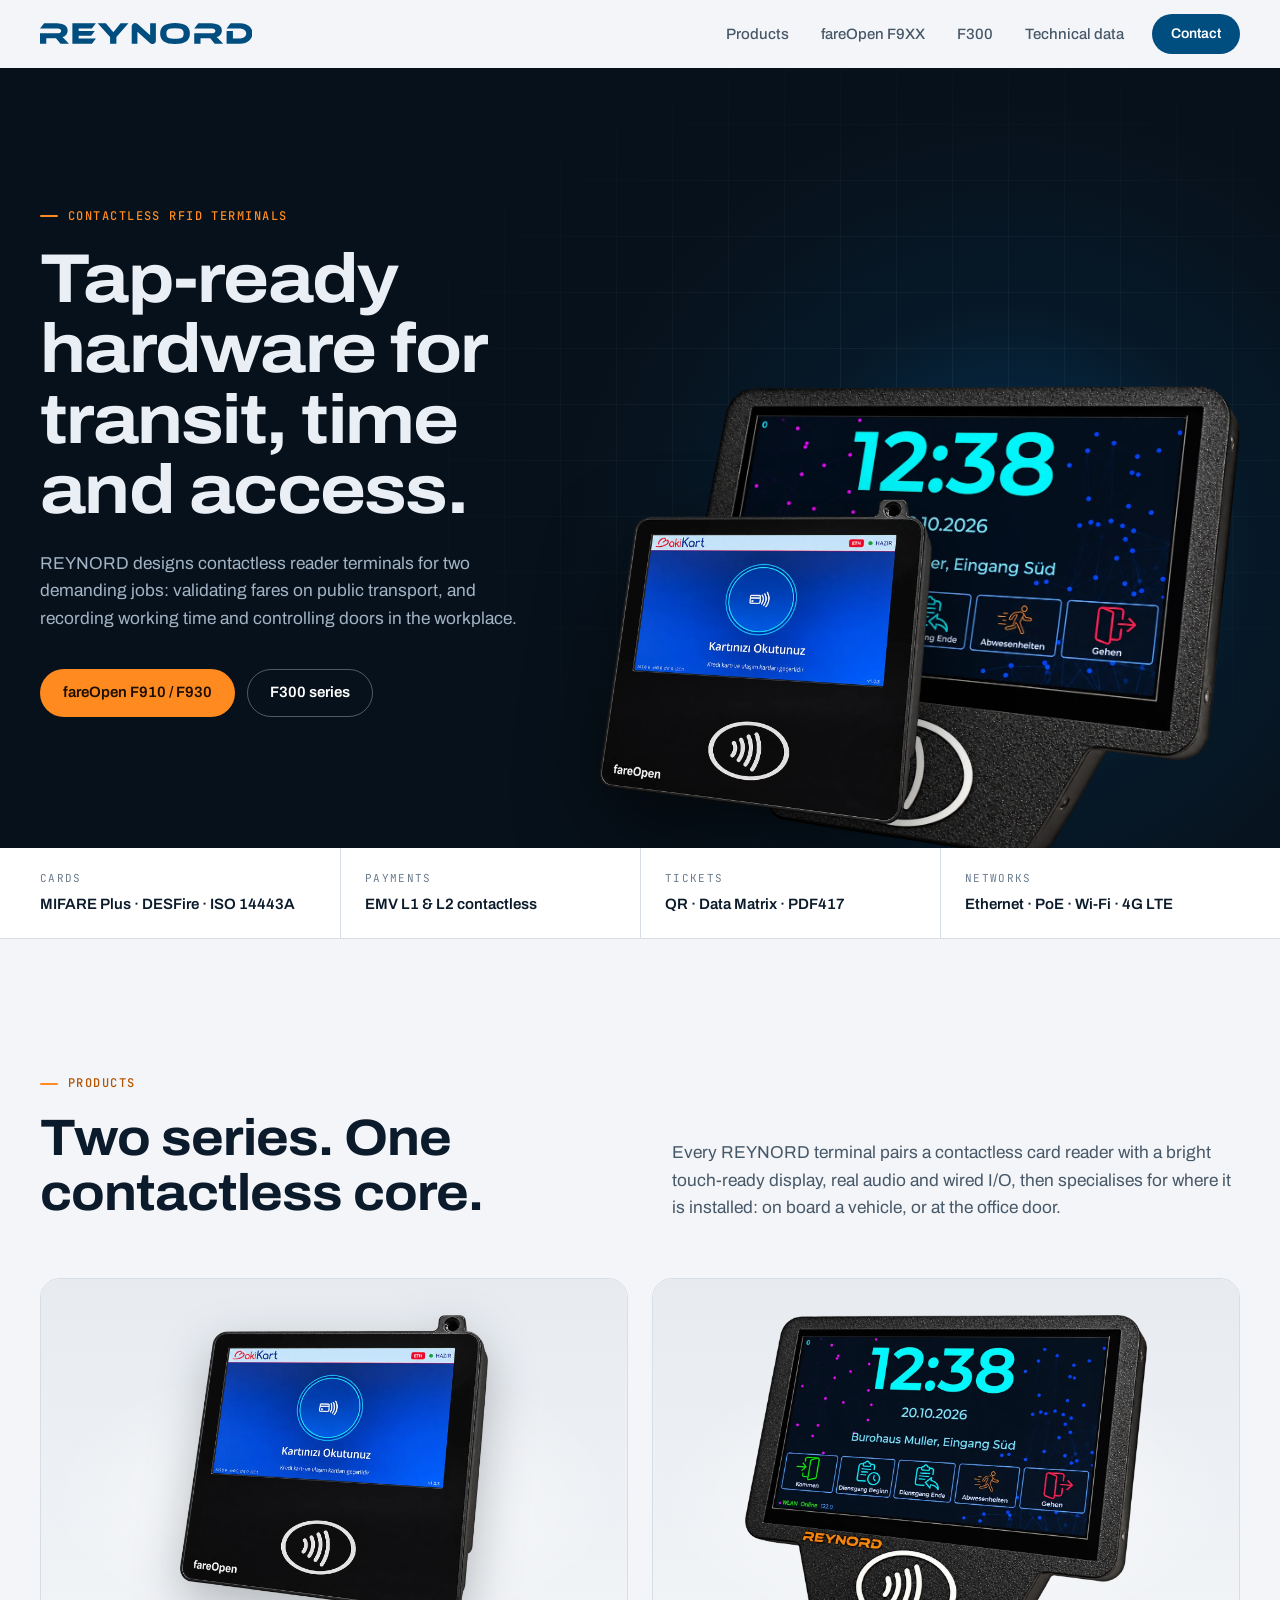
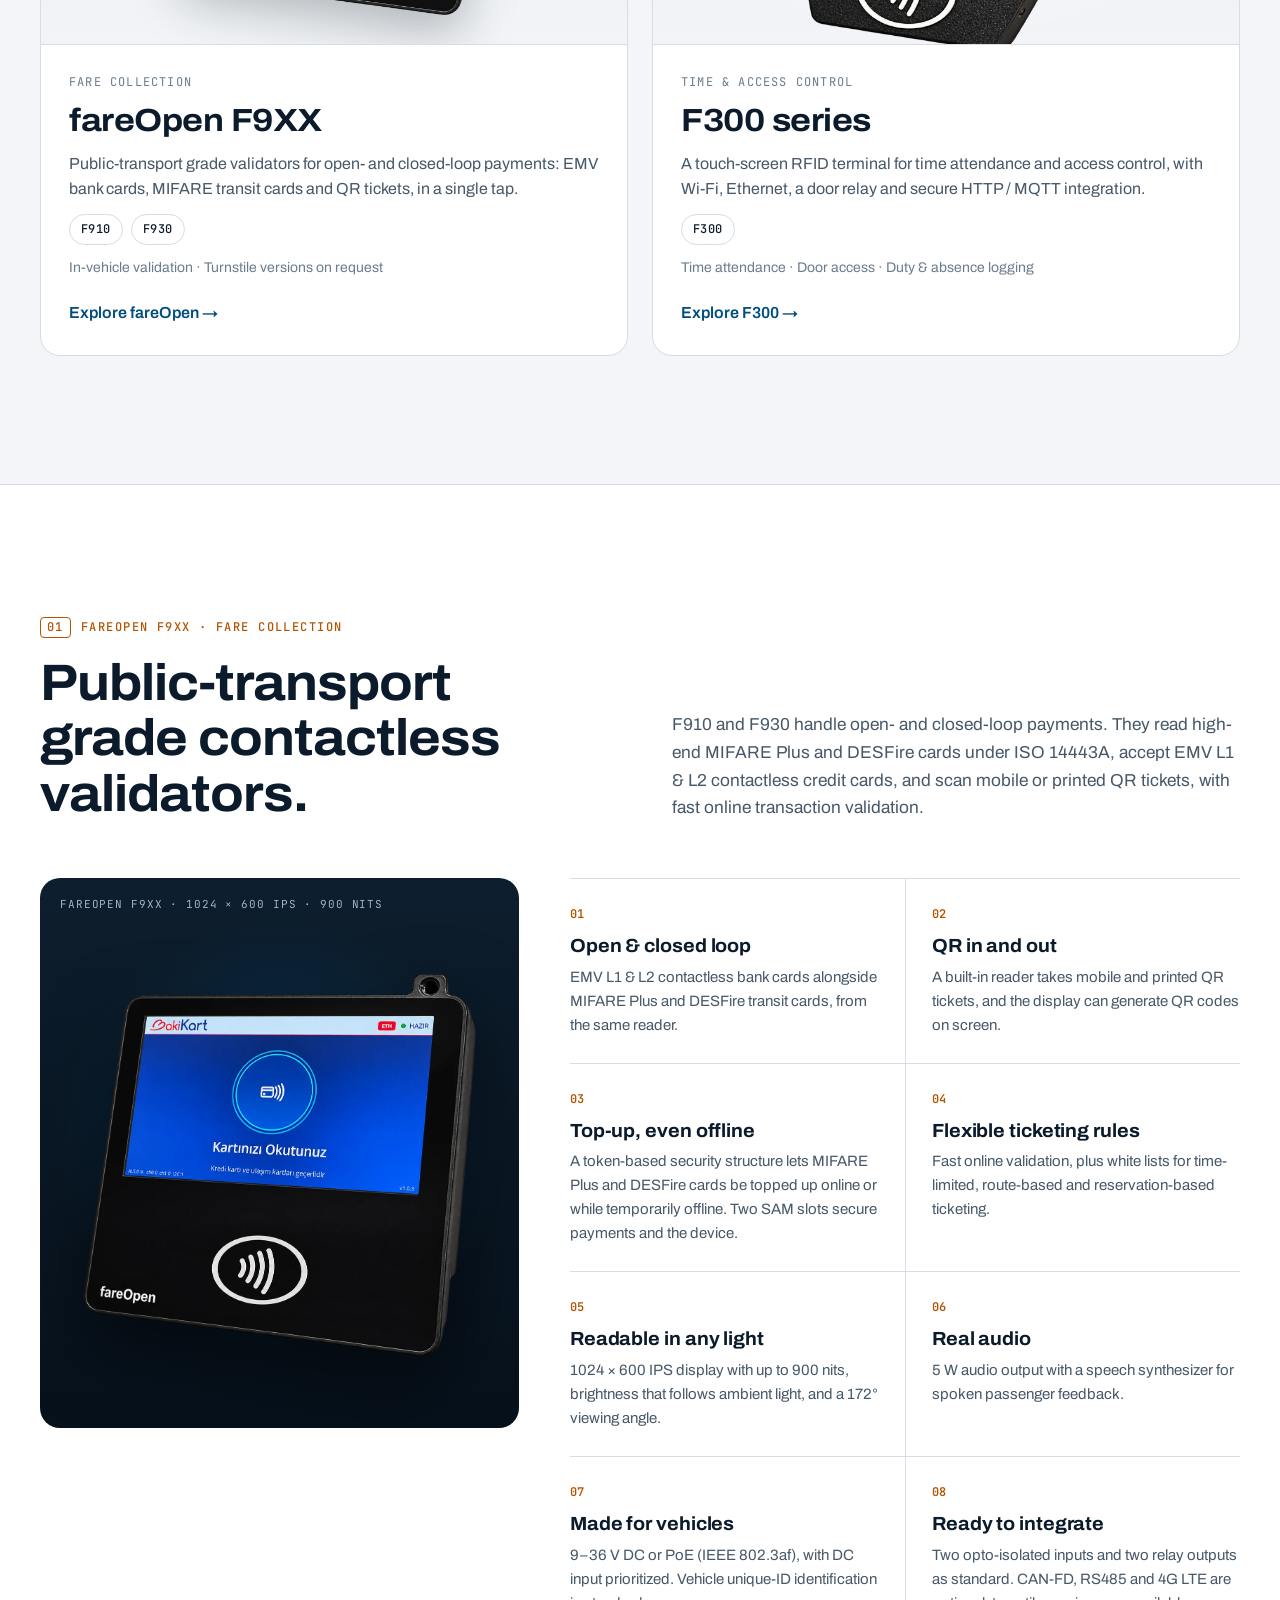
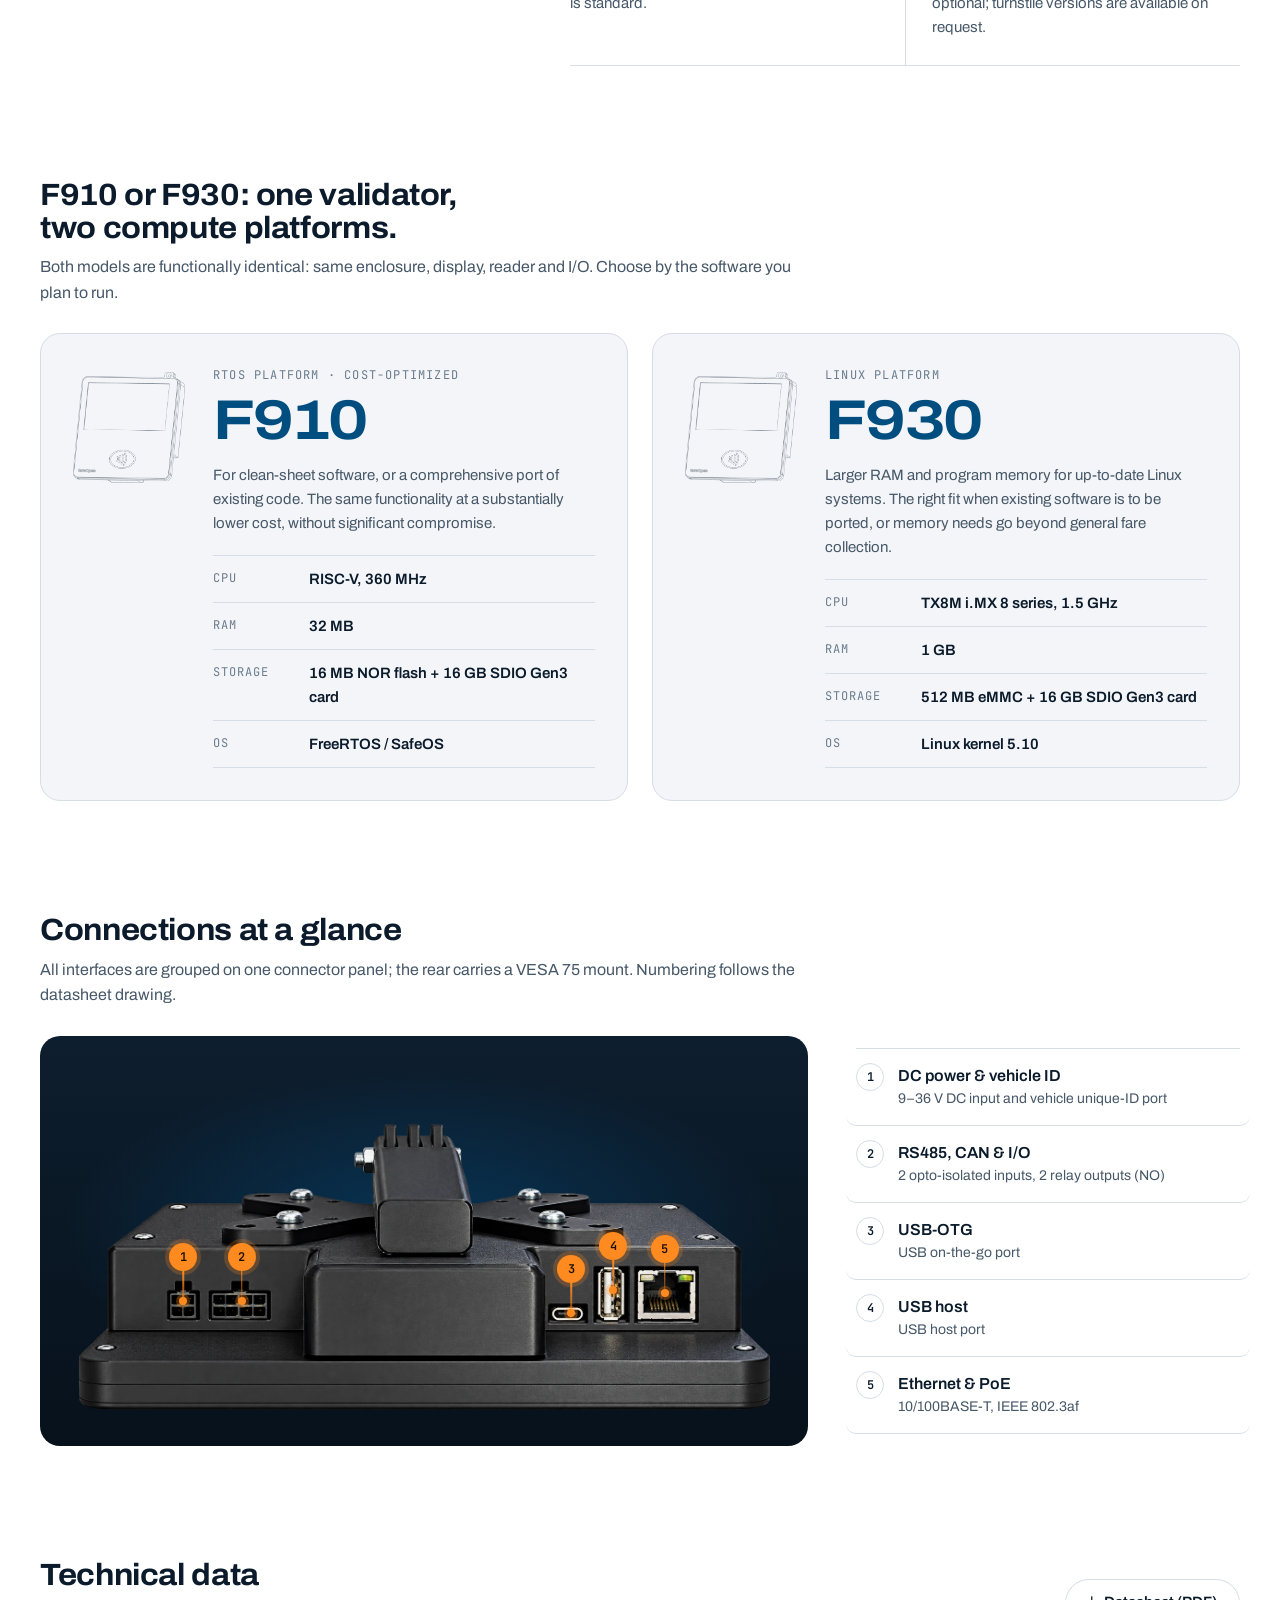
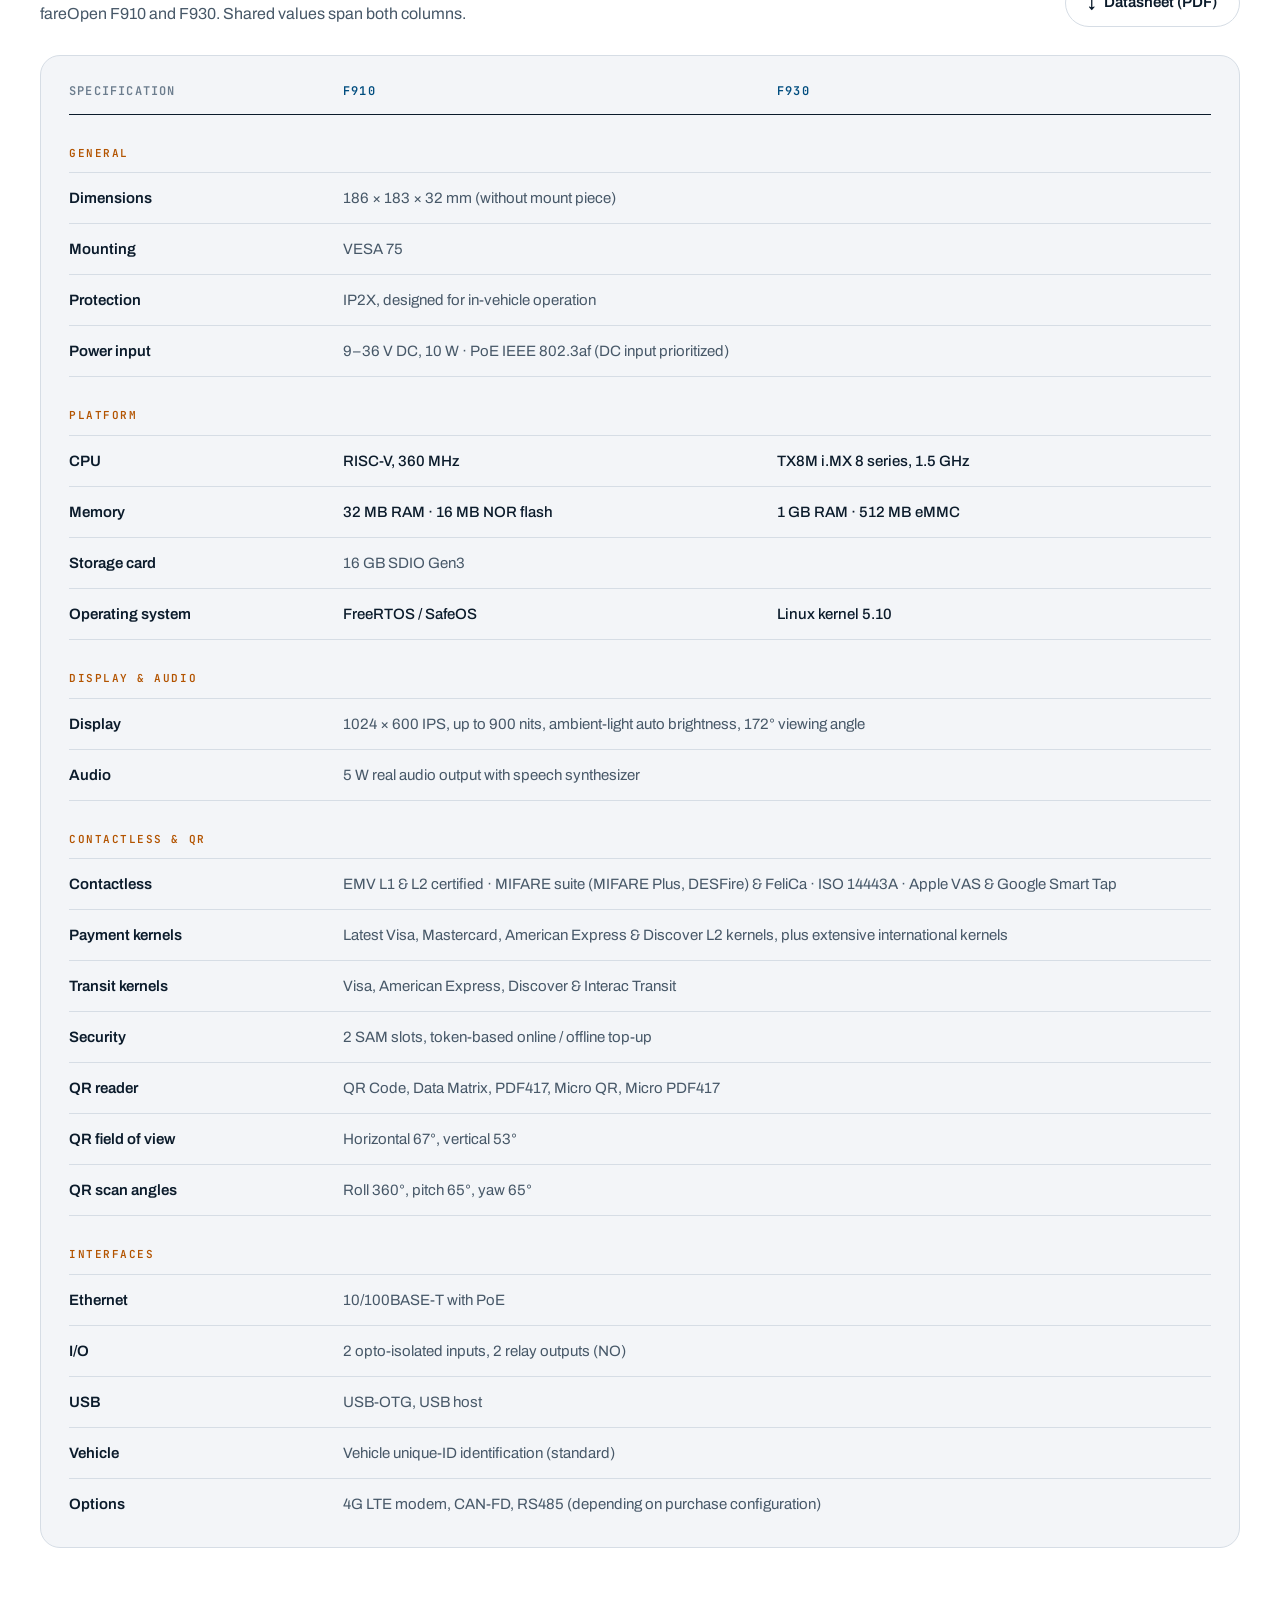
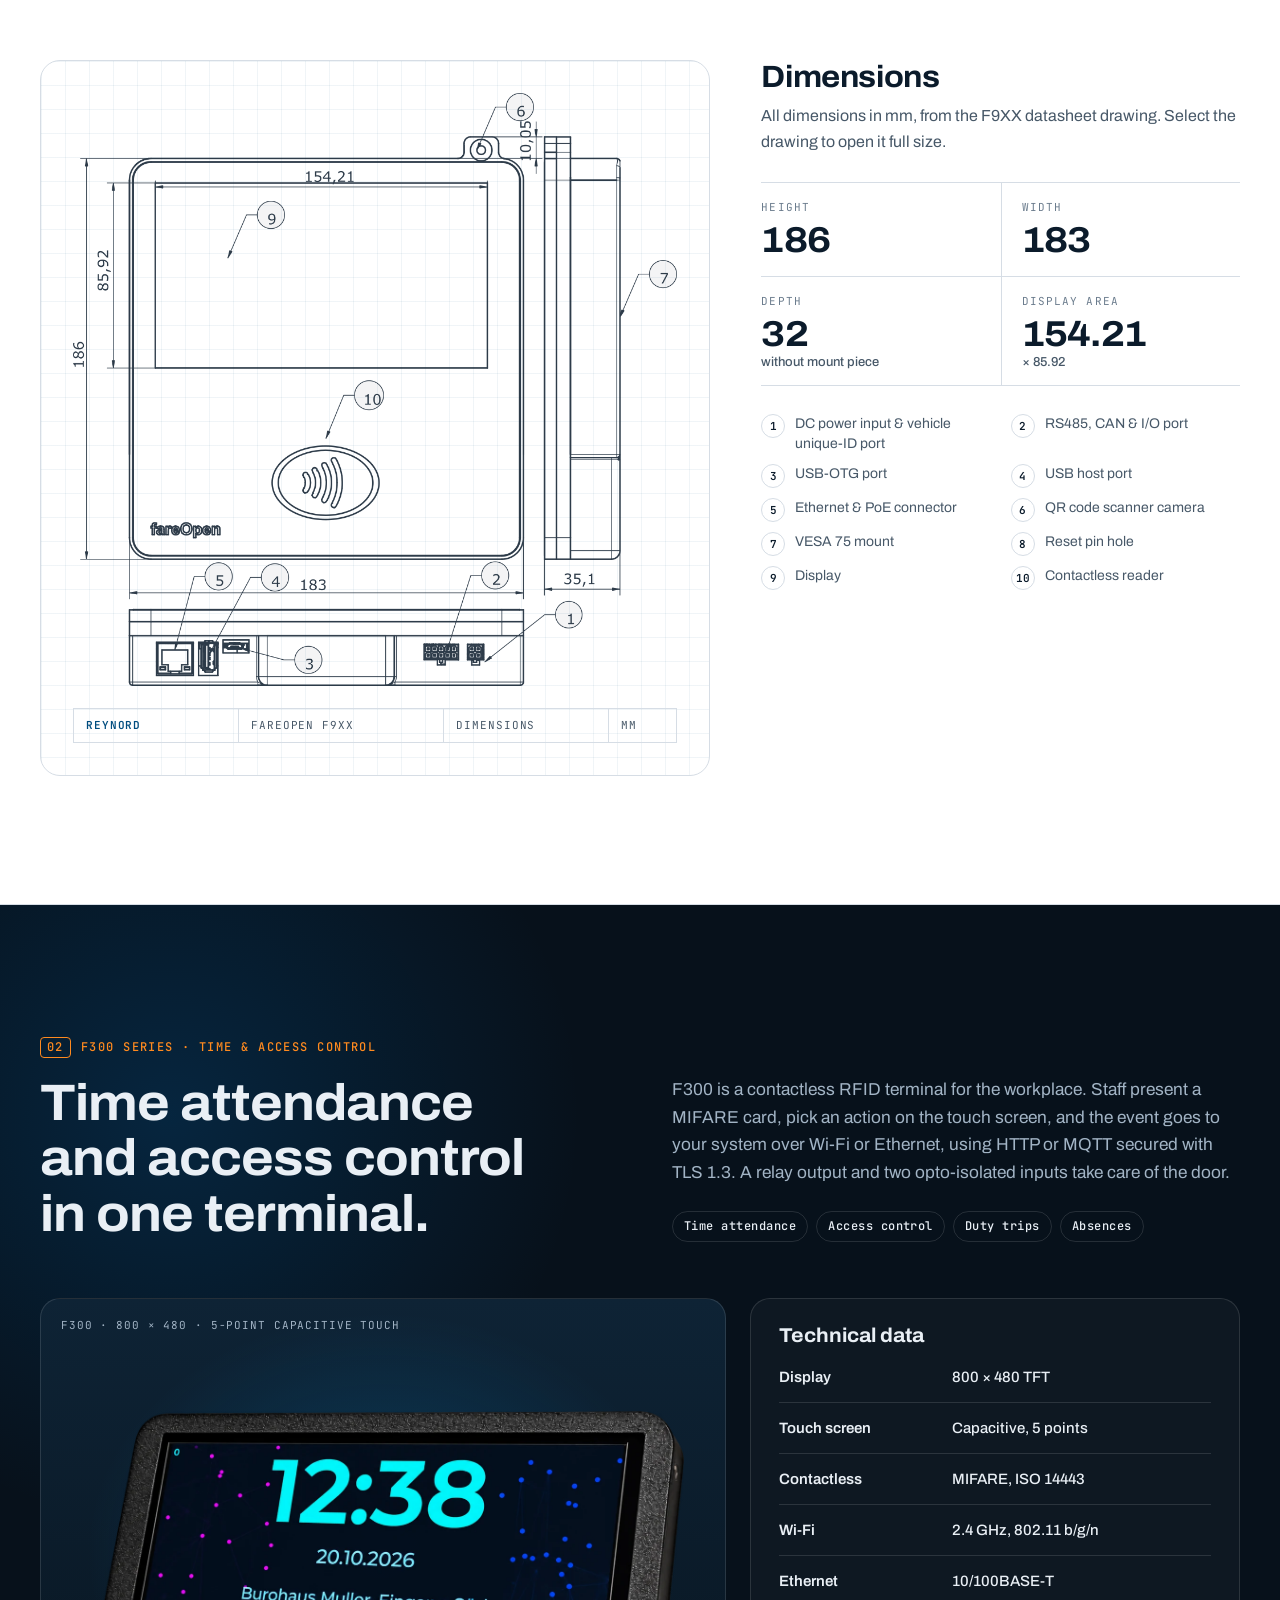
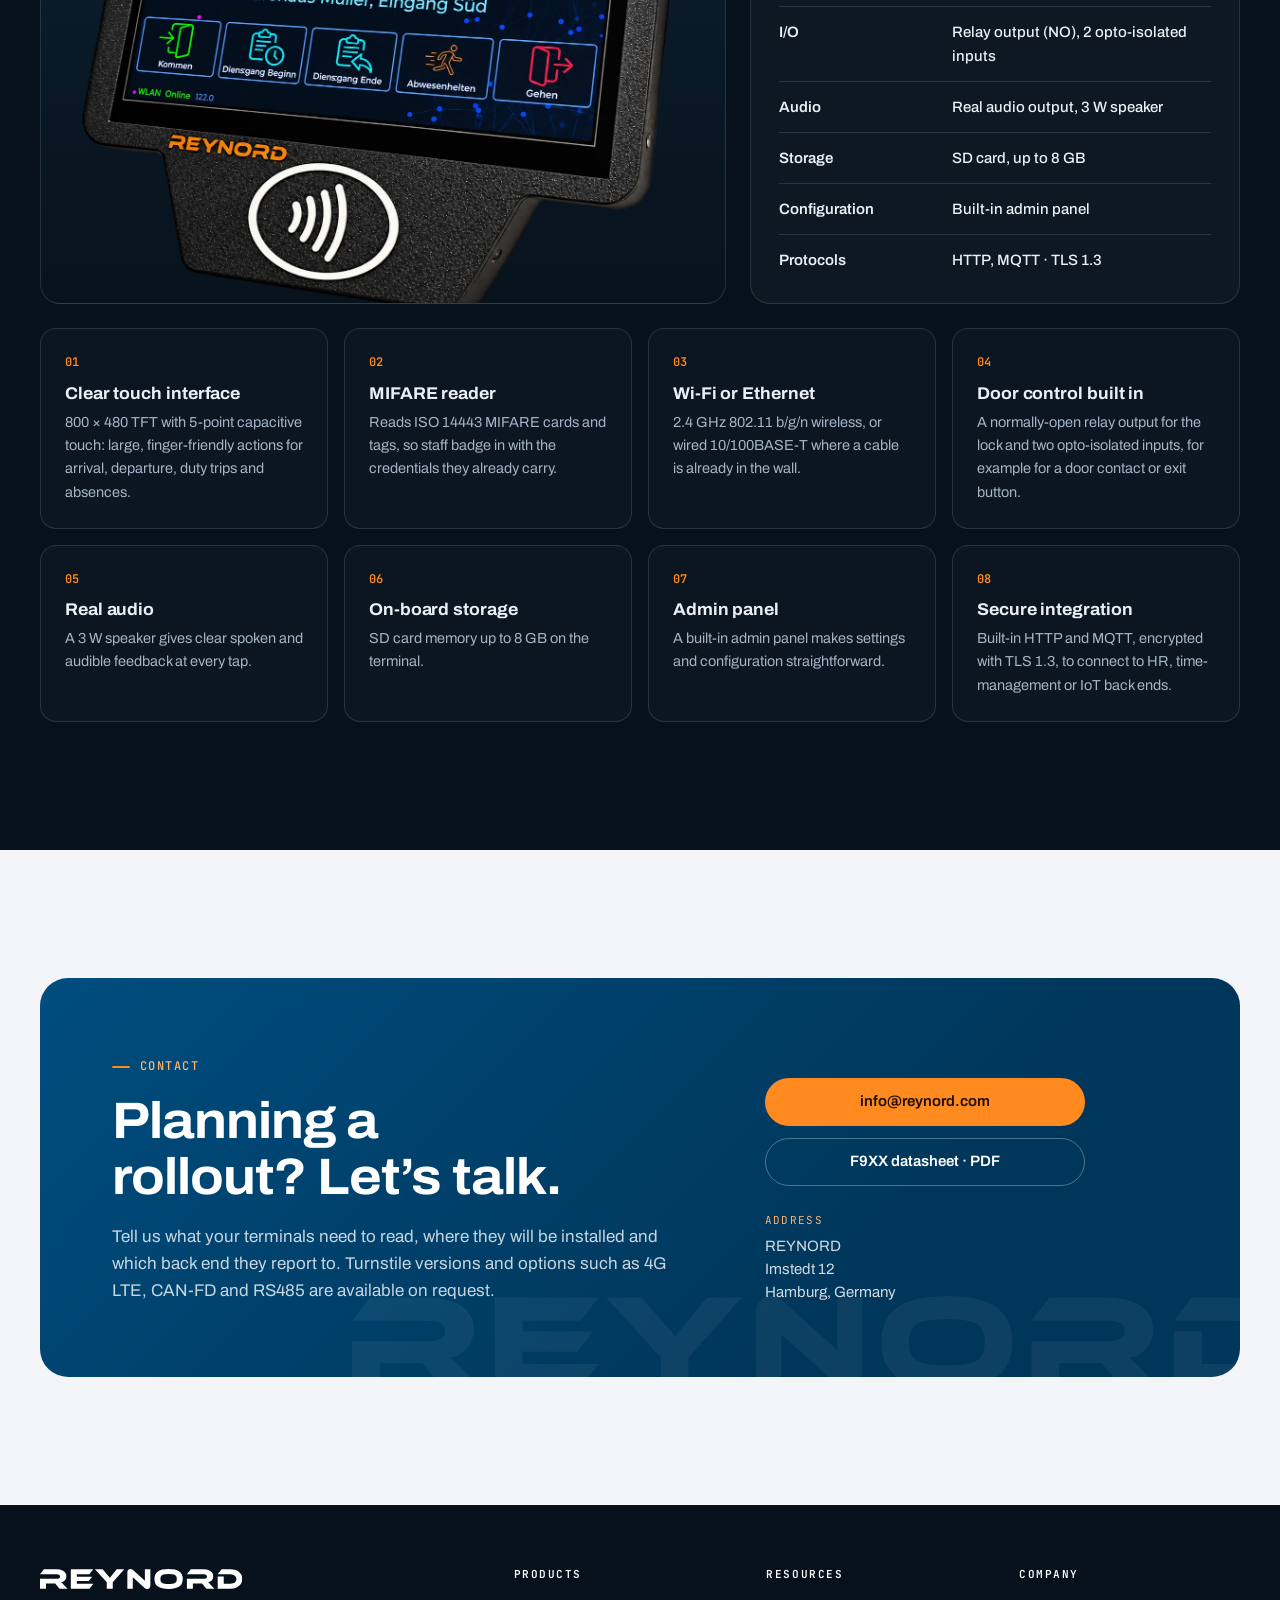
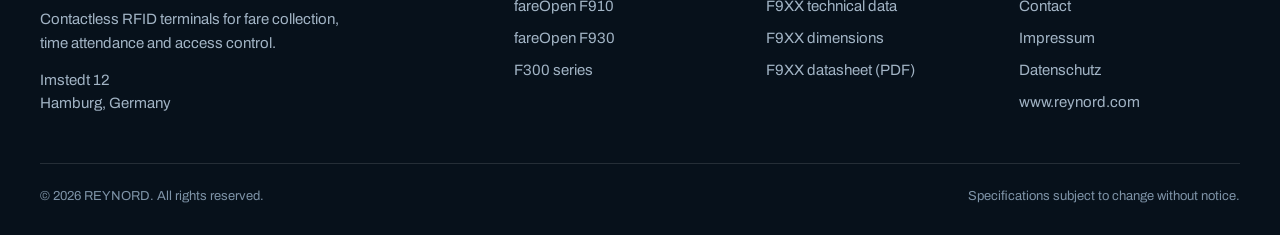
==== index.html @ f8f37b69 "init" ====
<!doctype html>
<html lang="en">
<head>
<meta charset="utf-8">
<meta name="viewport" content="width=device-width, initial-scale=1">
<title>REYNORD | Contactless RFID Terminals</title>
<meta name="description" content="REYNORD designs contactless RFID terminals: fareOpen F910 and F930 validators for public-transport fare collection, and the F300 series for time attendance and access control.">
<meta name="theme-color" content="#004D7F">
<meta property="og:type" content="website">
<meta property="og:url" content="https://www.reynord.com/">
<meta property="og:title" content="REYNORD | Contactless RFID Terminals">
<meta property="og:description" content="fareOpen F910 / F930 fare validators and F300 time &amp; access control terminals.">
<meta property="og:image" content="https://www.reynord.com/assets/img/fareopen-f9xx-front.webp">
<link rel="icon" href="favicon.ico" sizes="any">
<link rel="icon" href="assets/img/favicon.svg" type="image/svg+xml">
<link rel="apple-touch-icon" href="assets/img/apple-touch-icon.png">
<link rel="preconnect" href="https://fonts.googleapis.com">
<link rel="preconnect" href="https://fonts.gstatic.com" crossorigin>
<link rel="stylesheet" href="https://fonts.googleapis.com/css2?family=Archivo:wdth,wght@62..125,100..900&family=JetBrains+Mono:wght@400;500;600&display=swap">
<link rel="stylesheet" href="assets/css/site.css">
<script type="application/ld+json">
{
  "@context": "https://schema.org",
  "@type": "Organization",
  "name": "REYNORD",
  "url": "https://www.reynord.com/",
  "logo": "https://www.reynord.com/assets/img/reynord-logo.svg",
  "address": {
    "@type": "PostalAddress",
    "streetAddress": "Imstedt 12",
    "addressLocality": "Hamburg",
    "addressCountry": "DE"
  }
}
</script>
</head>
<body>

<!-- REYNORD wordmark: Ethnocentric outlines taken from the font embedded in the F9XX datasheet -->
<svg width="0" height="0" style="position:absolute" aria-hidden="true" focusable="false">
  <symbol id="logo" viewBox="61 -680 6991 691"><path d="M1012 0H735L586 -177H268V0H61V-342H643Q691 -342 724.0 -362.0Q757 -382 757 -417Q757 -456 727.0 -475.5Q697 -495 643 -495H61L196 -669H626Q683 -669 744.0 -658.5Q805 -648 855.0 -621.0Q905 -594 937.5 -548.0Q970 -502 970 -430Q970 -391 958.0 -356.0Q946 -321 923.5 -293.0Q901 -265 868.5 -245.5Q836 -226 795 -218Q812 -205 833.0 -185.0Q854 -165 889 -130ZM1903 -172 1770 0H1126V-669H1901L1767 -495H1334V-415H1864L1745 -263H1334V-172ZM2972 -669 2575 -221V0H2367V-222L1959 -669H2225L2385 -483Q2393 -474 2406.0 -459.5Q2419 -445 2433.0 -429.0Q2447 -413 2459.0 -399.0Q2471 -385 2476 -378Q2486 -392 2505.0 -416.0Q2524 -440 2560 -484L2712 -669ZM3760 11Q3740 11 3720.5 4.5Q3701 -2 3677 -25L3267 -393V0H3079V-555Q3079 -588 3088.5 -612.0Q3098 -636 3113.5 -651.0Q3129 -666 3149.5 -673.0Q3170 -680 3192 -680Q3211 -680 3230.5 -673.5Q3250 -667 3275 -644L3685 -276V-669H3874V-115Q3874 -82 3864.5 -58.0Q3855 -34 3839.5 -18.5Q3824 -3 3803.0 4.0Q3782 11 3760 11ZM4504 -680Q4748 -680 4870.5 -597.0Q4993 -514 4993 -335Q4993 -155 4871.0 -72.0Q4749 11 4504 11Q4258 11 4136.5 -72.0Q4015 -155 4015 -335Q4015 -514 4137.0 -597.0Q4259 -680 4504 -680ZM4504 -163Q4582 -163 4636.0 -169.5Q4690 -176 4723.5 -195.0Q4757 -214 4772.0 -247.5Q4787 -281 4787 -335Q4787 -389 4772.0 -422.5Q4757 -456 4723.5 -474.5Q4690 -493 4636.0 -499.5Q4582 -506 4504 -506Q4426 -506 4372.0 -499.5Q4318 -493 4284.5 -474.5Q4251 -456 4236.0 -422.5Q4221 -389 4221 -335Q4221 -281 4236.0 -247.5Q4251 -214 4284.5 -195.0Q4318 -176 4372.0 -169.5Q4426 -163 4504 -163ZM6087 0H5810L5661 -177H5343V0H5136V-342H5718Q5766 -342 5799.0 -362.0Q5832 -382 5832 -417Q5832 -456 5802.0 -475.5Q5772 -495 5718 -495H5136L5271 -669H5701Q5758 -669 5819.0 -658.5Q5880 -648 5930.0 -621.0Q5980 -594 6012.5 -548.0Q6045 -502 6045 -430Q6045 -391 6033.0 -356.0Q6021 -321 5998.5 -293.0Q5976 -265 5943.5 -245.5Q5911 -226 5870 -218Q5887 -205 5908.0 -185.0Q5929 -165 5964 -130ZM7052 -341Q7052 -268 7021.5 -205.5Q6991 -143 6937.5 -97.5Q6884 -52 6810.0 -26.0Q6736 0 6649 0H6201V-417H6409V-172H6649Q6692 -172 6728.5 -183.5Q6765 -195 6791.0 -216.0Q6817 -237 6832.0 -266.5Q6847 -296 6847 -332Q6847 -367 6832.0 -397.0Q6817 -427 6790.0 -448.5Q6763 -470 6727.0 -482.5Q6691 -495 6649 -495H6201L6333 -669H6649Q6737 -669 6811.0 -645.0Q6885 -621 6938.5 -577.5Q6992 -534 7022.0 -473.5Q7052 -413 7052 -341Z"/></symbol>
</svg>

<a class="skip" href="#main">Skip to content</a>

<header class="site-header">
  <div class="wrap header-row">
    <a class="brand" href="#top" aria-label="REYNORD home">
      <svg class="logo" viewBox="0 0 6991 691" aria-hidden="true"><use href="#logo"/></svg>
    </a>
    <button class="nav-toggle" type="button" aria-expanded="false" aria-controls="site-nav">
      <span class="sr-only">Menu</span><span class="bars" aria-hidden="true"></span>
    </button>
    <nav id="site-nav" class="site-nav" aria-label="Main">
      <a href="#products">Products</a>
      <a href="#fareopen">fareOpen F9XX</a>
      <a href="#f300">F300</a>
      <a href="#f9xx-specs">Technical data</a>
      <a class="btn btn-primary btn-sm" href="#contact">Contact</a>
    </nav>
  </div>
</header>

<main id="main">

  <!-- ============ HERO ============ -->
  <section class="hero" id="top">
    <div class="wrap hero-grid">
      <div class="hero-copy">
        <p class="eyebrow">Contactless RFID terminals</p>
        <h1>Tap-ready hardware for transit, time and access.</h1>
        <p class="lead">REYNORD designs contactless reader terminals for two demanding jobs: validating fares on public transport, and recording working time and controlling doors in the workplace.</p>
        <div class="actions">
          <a class="btn btn-accent" href="#fareopen">fareOpen F910 / F930</a>
          <a class="btn btn-ghost" href="#f300">F300 series</a>
        </div>
      </div>
      <div class="hero-visual">
        <img class="hv-f300" src="assets/img/f300-front.webp" width="1270" height="1039"
             alt="REYNORD F300 terminal showing a time-clock screen">
        <img class="hv-f9xx" src="assets/img/fareopen-f9xx-front.webp" width="1119" height="1088"
             alt="fareOpen F9XX validator showing a card-reading screen">
      </div>
    </div>
  </section>

  <section class="ribbon" aria-label="Key capabilities across the range">
    <div class="wrap ribbon-grid">
      <div><span class="k">Cards</span><span class="v">MIFARE Plus · DESFire · ISO 14443A</span></div>
      <div><span class="k">Payments</span><span class="v">EMV L1 &amp; L2 contactless</span></div>
      <div><span class="k">Tickets</span><span class="v">QR · Data Matrix · PDF417</span></div>
      <div><span class="k">Networks</span><span class="v">Ethernet · PoE · Wi-Fi · 4G LTE</span></div>
    </div>
  </section>

  <!-- ============ PRODUCT FAMILIES ============ -->
  <section class="section" id="products" aria-labelledby="products-title">
    <div class="wrap">
      <header class="section-head split">
        <div>
          <p class="eyebrow">Products</p>
          <h2 id="products-title">Two series. One contactless core.</h2>
        </div>
        <p class="lead">Every REYNORD terminal pairs a contactless card reader with a bright touch-ready display, real audio and wired I/O, then specialises for where it is installed: on board a vehicle, or at the office door.</p>
      </header>

      <div class="family">
        <a class="family-card" href="#fareopen">
          <div class="family-stage">
            <img class="fs-f9xx" src="assets/img/fareopen-f9xx-front.webp" width="1119" height="1088" loading="lazy"
                 alt="fareOpen F9XX contactless validator">
          </div>
          <div class="family-body">
            <p class="tag">Fare collection</p>
            <h3>fareOpen F9XX</h3>
            <p>Public-transport grade validators for open- and closed-loop payments: EMV bank cards, MIFARE transit cards and QR tickets, in a single tap.</p>
            <ul class="chips" aria-label="Models"><li>F910</li><li>F930</li></ul>
            <p class="uses">In-vehicle validation · Turnstile versions on request</p>
            <span class="more">Explore fareOpen <span aria-hidden="true">→</span></span>
          </div>
        </a>

        <a class="family-card" href="#f300">
          <div class="family-stage">
            <img class="fs-f300" src="assets/img/f300-front.webp" width="1270" height="1039" loading="lazy"
                 alt="F300 time and access control terminal">
          </div>
          <div class="family-body">
            <p class="tag">Time &amp; access control</p>
            <h3>F300 series</h3>
            <p>A touch-screen RFID terminal for time attendance and access control, with Wi-Fi, Ethernet, a door relay and secure HTTP / MQTT integration.</p>
            <ul class="chips" aria-label="Models"><li>F300</li></ul>
            <p class="uses">Time attendance · Door access · Duty &amp; absence logging</p>
            <span class="more">Explore F300 <span aria-hidden="true">→</span></span>
          </div>
        </a>
      </div>
    </div>
  </section>

  <!-- ============ fareOpen F9XX ============ -->
  <section class="section section-tint" id="fareopen" aria-labelledby="fareopen-title">
    <div class="wrap">
      <header class="section-head split">
        <div>
          <p class="eyebrow"><span class="idx">01</span> fareOpen F9XX · Fare collection</p>
          <h2 id="fareopen-title">Public-transport grade contactless validators.</h2>
        </div>
        <p class="lead">F910 and F930 handle open- and closed-loop payments. They read high-end MIFARE Plus and DESFire cards under ISO 14443A, accept EMV L1 &amp; L2 contactless credit cards, and scan mobile or printed QR tickets, with fast online transaction validation.</p>
      </header>

      <div class="showcase">
        <figure class="stage showcase-stage">
          <img src="assets/img/fareopen-f9xx-front.webp" width="1119" height="1088" loading="lazy"
               alt="fareOpen F9XX validator, front view, with contactless reader below the display">
          <figcaption>fareOpen F9XX · 1024 × 600 IPS · 900 nits</figcaption>
        </figure>

        <ol class="features">
          <li>
            <h3>Open &amp; closed loop</h3>
            <p>EMV L1 &amp; L2 contactless bank cards alongside MIFARE Plus and DESFire transit cards, from the same reader.</p>
          </li>
          <li>
            <h3>QR in and out</h3>
            <p>A built-in reader takes mobile and printed QR tickets, and the display can generate QR codes on screen.</p>
          </li>
          <li>
            <h3>Top-up, even offline</h3>
            <p>A token-based security structure lets MIFARE Plus and DESFire cards be topped up online or while temporarily offline. Two SAM slots secure payments and the device.</p>
          </li>
          <li>
            <h3>Flexible ticketing rules</h3>
            <p>Fast online validation, plus white lists for time-limited, route-based and reservation-based ticketing.</p>
          </li>
          <li>
            <h3>Readable in any light</h3>
            <p>1024 × 600 IPS display with up to 900 nits, brightness that follows ambient light, and a 172° viewing angle.</p>
          </li>
          <li>
            <h3>Real audio</h3>
            <p>5 W audio output with a speech synthesizer for spoken passenger feedback.</p>
          </li>
          <li>
            <h3>Made for vehicles</h3>
            <p>9–36 V DC or PoE (IEEE 802.3af), with DC input prioritized. Vehicle unique-ID identification is standard.</p>
          </li>
          <li>
            <h3>Ready to integrate</h3>
            <p>Two opto-isolated inputs and two relay outputs as standard. CAN-FD, RS485 and 4G LTE are optional; turnstile versions are available on request.</p>
          </li>
        </ol>
      </div>

      <!-- Models -->
      <div class="subhead" id="models">
        <h3 class="h3">F910 or F930: one validator, two compute platforms.</h3>
        <p>Both models are functionally identical: same enclosure, display, reader and I/O. Choose by the software you plan to run.</p>
      </div>

      <div class="models">
        <article class="model">
          <img class="model-art" src="assets/img/fareopen-lineart.png" width="1503" height="1494" loading="lazy" alt="">
          <div class="model-body">
            <p class="tag">RTOS platform · cost-optimized</p>
            <h4 class="model-name">F910</h4>
            <p>For clean-sheet software, or a comprehensive port of existing code. The same functionality at a substantially lower cost, without significant compromise.</p>
            <dl class="kv">
              <div><dt>CPU</dt><dd>RISC-V, 360 MHz</dd></div>
              <div><dt>RAM</dt><dd>32 MB</dd></div>
              <div><dt>Storage</dt><dd>16 MB NOR flash + 16 GB SDIO Gen3 card</dd></div>
              <div><dt>OS</dt><dd>FreeRTOS / SafeOS</dd></div>
            </dl>
          </div>
        </article>
        <article class="model">
          <img class="model-art" src="assets/img/fareopen-lineart.png" width="1503" height="1494" loading="lazy" alt="">
          <div class="model-body">
            <p class="tag">Linux platform</p>
            <h4 class="model-name">F930</h4>
            <p>Larger RAM and program memory for up-to-date Linux systems. The right fit when existing software is to be ported, or memory needs go beyond general fare collection.</p>
            <dl class="kv">
              <div><dt>CPU</dt><dd>TX8M i.MX 8 series, 1.5 GHz</dd></div>
              <div><dt>RAM</dt><dd>1 GB</dd></div>
              <div><dt>Storage</dt><dd>512 MB eMMC + 16 GB SDIO Gen3 card</dd></div>
              <div><dt>OS</dt><dd>Linux kernel 5.10</dd></div>
            </dl>
          </div>
        </article>
      </div>

      <!-- Connectors -->
      <div class="subhead">
        <h3 class="h3">Connections at a glance</h3>
        <p>All interfaces are grouped on one connector panel; the rear carries a VESA 75 mount. Numbering follows the datasheet drawing.</p>
      </div>

      <div class="ports-grid">
        <figure class="stage ports-stage">
          <div class="ports-media">
            <img src="assets/img/fareopen-f9xx-rear.webp" width="1500" height="621" loading="lazy"
                 alt="Rear view of the fareOpen F9XX with VESA mount and connector panel">
            <button type="button" class="spot" style="--x:15.2%;--y:62%" data-spot="1" aria-label="1: DC power input and vehicle unique-ID port">1</button>
            <button type="button" class="spot" style="--x:23.6%;--y:62%" data-spot="2" aria-label="2: RS485, CAN and I/O port">2</button>
            <button type="button" class="spot" style="--x:71.3%;--y:66%" data-spot="3" aria-label="3: USB-OTG port">3</button>
            <button type="button" class="spot" style="--x:77.4%;--y:58%" data-spot="4" aria-label="4: USB host port">4</button>
            <button type="button" class="spot" style="--x:84.8%;--y:59%" data-spot="5" aria-label="5: Ethernet and PoE connector">5</button>
          </div>
        </figure>
        <ol class="port-list">
          <li data-spot="1"><span class="num">1</span><div><strong>DC power &amp; vehicle ID</strong><span>9–36 V DC input and vehicle unique-ID port</span></div></li>
          <li data-spot="2"><span class="num">2</span><div><strong>RS485, CAN &amp; I/O</strong><span>2 opto-isolated inputs, 2 relay outputs (NO)</span></div></li>
          <li data-spot="3"><span class="num">3</span><div><strong>USB-OTG</strong><span>USB on-the-go port</span></div></li>
          <li data-spot="4"><span class="num">4</span><div><strong>USB host</strong><span>USB host port</span></div></li>
          <li data-spot="5"><span class="num">5</span><div><strong>Ethernet &amp; PoE</strong><span>10/100BASE-T, IEEE 802.3af</span></div></li>
        </ol>
      </div>

      <!-- Technical data -->
      <div class="subhead subhead-row" id="f9xx-specs">
        <div>
          <h3 class="h3">Technical data</h3>
          <p>fareOpen F910 and F930. Shared values span both columns.</p>
        </div>
        <a class="btn btn-outline" href="assets/docs/Reynord_F9XX_Validator_Datasheet.pdf" download>
          <span aria-hidden="true">↓</span> Datasheet (PDF)
        </a>
      </div>

      <div class="table-card">
        <table class="spec-table">
          <thead>
            <tr><th scope="col">Specification</th><th scope="col">F910</th><th scope="col">F930</th></tr>
          </thead>
          <tbody>
            <tr class="group"><th colspan="3" scope="colgroup">General</th></tr>
            <tr><th scope="row">Dimensions</th><td colspan="2">186 × 183 × 32 mm (without mount piece)</td></tr>
            <tr><th scope="row">Mounting</th><td colspan="2">VESA 75</td></tr>
            <tr><th scope="row">Protection</th><td colspan="2">IP2X, designed for in-vehicle operation</td></tr>
            <tr><th scope="row">Power input</th><td colspan="2">9–36 V DC, 10 W · PoE IEEE 802.3af (DC input prioritized)</td></tr>

            <tr class="group"><th colspan="3" scope="colgroup">Platform</th></tr>
            <tr><th scope="row">CPU</th><td data-label="F910">RISC-V, 360 MHz</td><td data-label="F930">TX8M i.MX 8 series, 1.5 GHz</td></tr>
            <tr><th scope="row">Memory</th><td data-label="F910">32 MB RAM · 16 MB NOR flash</td><td data-label="F930">1 GB RAM · 512 MB eMMC</td></tr>
            <tr><th scope="row">Storage card</th><td colspan="2">16 GB SDIO Gen3</td></tr>
            <tr><th scope="row">Operating system</th><td data-label="F910">FreeRTOS / SafeOS</td><td data-label="F930">Linux kernel 5.10</td></tr>

            <tr class="group"><th colspan="3" scope="colgroup">Display &amp; audio</th></tr>
            <tr><th scope="row">Display</th><td colspan="2">1024 × 600 IPS, up to 900 nits, ambient-light auto brightness, 172° viewing angle</td></tr>
            <tr><th scope="row">Audio</th><td colspan="2">5 W real audio output with speech synthesizer</td></tr>

            <tr class="group"><th colspan="3" scope="colgroup">Contactless &amp; QR</th></tr>
            <tr><th scope="row">Contactless</th><td colspan="2">EMV L1 &amp; L2 certified · MIFARE suite (MIFARE Plus, DESFire) &amp; FeliCa · ISO 14443A · Apple VAS &amp; Google Smart Tap</td></tr>
            <tr><th scope="row">Payment kernels</th><td colspan="2">Latest Visa, Mastercard, American Express &amp; Discover L2 kernels, plus extensive international kernels</td></tr>
            <tr><th scope="row">Transit kernels</th><td colspan="2">Visa, American Express, Discover &amp; Interac Transit</td></tr>
            <tr><th scope="row">Security</th><td colspan="2">2 SAM slots, token-based online / offline top-up</td></tr>
            <tr><th scope="row">QR reader</th><td colspan="2">QR Code, Data Matrix, PDF417, Micro QR, Micro PDF417</td></tr>
            <tr><th scope="row">QR field of view</th><td colspan="2">Horizontal 67°, vertical 53°</td></tr>
            <tr><th scope="row">QR scan angles</th><td colspan="2">Roll 360°, pitch 65°, yaw 65°</td></tr>

            <tr class="group"><th colspan="3" scope="colgroup">Interfaces</th></tr>
            <tr><th scope="row">Ethernet</th><td colspan="2">10/100BASE-T with PoE</td></tr>
            <tr><th scope="row">I/O</th><td colspan="2">2 opto-isolated inputs, 2 relay outputs (NO)</td></tr>
            <tr><th scope="row">USB</th><td colspan="2">USB-OTG, USB host</td></tr>
            <tr><th scope="row">Vehicle</th><td colspan="2">Vehicle unique-ID identification (standard)</td></tr>
            <tr><th scope="row">Options</th><td colspan="2">4G LTE modem, CAN-FD, RS485 (depending on purchase configuration)</td></tr>
          </tbody>
        </table>
      </div>

      <!-- Dimensions -->
      <div class="dims" id="dimensions">
        <figure class="sheet">
          <a class="sheet-link" href="assets/img/fareopen-dimensions.png" target="_blank" rel="noopener">
            <img class="drawing" src="assets/img/fareopen-dimensions.png" width="1060" height="1040" loading="lazy"
                 alt="Dimension drawing of the fareOpen F9XX: front view 183 mm wide by 186 mm high, side view 35.1 mm deep, and bottom view of the connector panel, with callouts 1 to 10">
          </a>
          <figcaption class="titleblock">
            <span>REYNORD</span><span>fareOpen F9XX</span><span>Dimensions</span><span>mm</span>
          </figcaption>
        </figure>

        <div class="dims-side">
          <h3 class="h3">Dimensions</h3>
          <p>All dimensions in mm, from the F9XX datasheet drawing. Select the drawing to open it full size.</p>
          <dl class="dimstats">
            <div><dt>Height</dt><dd>186</dd></div>
            <div><dt>Width</dt><dd>183</dd></div>
            <div><dt>Depth</dt><dd>32 <small>without mount piece</small></dd></div>
            <div><dt>Display area</dt><dd>154.21 <small>× 85.92</small></dd></div>
          </dl>
          <ol class="legend">
            <li>DC power input &amp; vehicle unique-ID port</li>
            <li>RS485, CAN &amp; I/O port</li>
            <li>USB-OTG port</li>
            <li>USB host port</li>
            <li>Ethernet &amp; PoE connector</li>
            <li>QR code scanner camera</li>
            <li>VESA 75 mount</li>
            <li>Reset pin hole</li>
            <li>Display</li>
            <li>Contactless reader</li>
          </ol>
        </div>
      </div>
    </div>
  </section>

  <!-- ============ F300 ============ -->
  <section class="section section-dark" id="f300" aria-labelledby="f300-title">
    <div class="wrap">
      <header class="section-head split">
        <div>
          <p class="eyebrow"><span class="idx">02</span> F300 series · Time &amp; access control</p>
          <h2 id="f300-title">Time attendance and access control in one terminal.</h2>
        </div>
        <div>
          <p class="lead">F300 is a contactless RFID terminal for the workplace. Staff present a MIFARE card, pick an action on the touch screen, and the event goes to your system over Wi-Fi or Ethernet, using HTTP or MQTT secured with TLS 1.3. A relay output and two opto-isolated inputs take care of the door.</p>
          <ul class="chips chips-dark" aria-label="Typical uses">
            <li>Time attendance</li><li>Access control</li><li>Duty trips</li><li>Absences</li>
          </ul>
        </div>
      </header>

      <div class="f300-top">
        <figure class="stage f300-stage">
          <img src="assets/img/f300-front.webp" width="1270" height="1039" loading="lazy"
               alt="F300 terminal with a German time-clock screen: Kommen, Dienstgang Beginn, Dienstgang Ende, Abwesenheiten and Gehen buttons above the contactless reader">
          <figcaption>F300 · 800 × 480 · 5-point capacitive touch</figcaption>
        </figure>

        <div class="table-card f300-specs">
          <h3 class="table-title">Technical data</h3>
          <table class="spec-table spec-2col">
            <tbody>
              <tr><th scope="row">Display</th><td>800 × 480 TFT</td></tr>
              <tr><th scope="row">Touch screen</th><td>Capacitive, 5 points</td></tr>
              <tr><th scope="row">Contactless</th><td>MIFARE, ISO 14443</td></tr>
              <tr><th scope="row">Wi-Fi</th><td>2.4 GHz, 802.11 b/g/n</td></tr>
              <tr><th scope="row">Ethernet</th><td>10/100BASE-T</td></tr>
              <tr><th scope="row">I/O</th><td>Relay output (NO), 2 opto-isolated inputs</td></tr>
              <tr><th scope="row">Audio</th><td>Real audio output, 3 W speaker</td></tr>
              <tr><th scope="row">Storage</th><td>SD card, up to 8 GB</td></tr>
              <tr><th scope="row">Configuration</th><td>Built-in admin panel</td></tr>
              <tr><th scope="row">Protocols</th><td>HTTP, MQTT · TLS 1.3</td></tr>
            </tbody>
          </table>
        </div>
      </div>

      <ol class="features features-cards">
        <li>
          <h3>Clear touch interface</h3>
          <p>800 × 480 TFT with 5-point capacitive touch: large, finger-friendly actions for arrival, departure, duty trips and absences.</p>
        </li>
        <li>
          <h3>MIFARE reader</h3>
          <p>Reads ISO 14443 MIFARE cards and tags, so staff badge in with the credentials they already carry.</p>
        </li>
        <li>
          <h3>Wi-Fi or Ethernet</h3>
          <p>2.4 GHz 802.11 b/g/n wireless, or wired 10/100BASE-T where a cable is already in the wall.</p>
        </li>
        <li>
          <h3>Door control built in</h3>
          <p>A normally-open relay output for the lock and two opto-isolated inputs, for example for a door contact or exit button.</p>
        </li>
        <li>
          <h3>Real audio</h3>
          <p>A 3 W speaker gives clear spoken and audible feedback at every tap.</p>
        </li>
        <li>
          <h3>On-board storage</h3>
          <p>SD card memory up to 8 GB on the terminal.</p>
        </li>
        <li>
          <h3>Admin panel</h3>
          <p>A built-in admin panel makes settings and configuration straightforward.</p>
        </li>
        <li>
          <h3>Secure integration</h3>
          <p>Built-in HTTP and MQTT, encrypted with TLS 1.3, to connect to HR, time-management or IoT back ends.</p>
        </li>
      </ol>
    </div>
  </section>

  <!-- ============ CONTACT ============ -->
  <section class="section" id="contact" aria-labelledby="contact-title">
    <div class="wrap">
      <div class="cta">
        <svg class="cta-mark" viewBox="0 0 6991 691" aria-hidden="true"><use href="#logo"/></svg>
        <div class="cta-copy">
          <p class="eyebrow">Contact</p>
          <h2 id="contact-title">Planning a rollout? Let’s talk.</h2>
          <p>Tell us what your terminals need to read, where they will be installed and which back end they report to. Turnstile versions and options such as 4G LTE, CAN-FD and RS485 are available on request.</p>
        </div>
        <div class="cta-actions">
          <!-- TODO: confirm the public contact address before going live -->
          <a class="btn btn-accent" href="mailto:info@reynord.com?subject=Product%20inquiry%20via%20reynord.com">info@reynord.com</a>
          <a class="btn btn-ghost" href="assets/docs/Reynord_F9XX_Validator_Datasheet.pdf" download>F9XX datasheet · PDF</a>
          <address class="cta-address">
            <span class="k">Address</span>
            REYNORD<br>Imstedt 12<br>Hamburg, Germany
          </address>
        </div>
      </div>
    </div>
  </section>
</main>

<footer class="site-footer">
  <div class="wrap footer-grid">
    <div class="footer-brand">
      <svg class="logo" viewBox="0 0 6991 691" role="img" aria-label="REYNORD"><use href="#logo"/></svg>
      <p>Contactless RFID terminals for fare collection, time attendance and access control.</p>
      <address class="footer-address">Imstedt 12<br>Hamburg, Germany</address>
    </div>
    <nav aria-label="Products">
      <h2>Products</h2>
      <a href="#fareopen">fareOpen F910</a>
      <a href="#fareopen">fareOpen F930</a>
      <a href="#f300">F300 series</a>
    </nav>
    <nav aria-label="Resources">
      <h2>Resources</h2>
      <a href="#f9xx-specs">F9XX technical data</a>
      <a href="#dimensions">F9XX dimensions</a>
      <a href="assets/docs/Reynord_F9XX_Validator_Datasheet.pdf" download>F9XX datasheet (PDF)</a>
    </nav>
    <nav aria-label="Company">
      <h2>Company</h2>
      <a href="#contact">Contact</a>
      <a href="impressum.html">Impressum</a>
      <a href="datenschutz.html">Datenschutz</a>
      <a href="https://www.reynord.com">www.reynord.com</a>
    </nav>
  </div>
  <div class="wrap footer-base">
    <span>© 2026 REYNORD. All rights reserved.</span>
    <span>Specifications subject to change without notice.</span>
  </div>
</footer>

<script src="assets/js/site.js"></script>
</body>
</html>
---- assets/css/site.css ----
/* REYNORD — site styles
   Brand: navy #004D7F (datasheet wordmark), orange #FF8A1F (device wordmark) */

:root {
  --bg: #F3F5F8;
  --surface: #FFFFFF;
  --surface-2: #E7EBF0;
  --text: #0B1B2B;
  --text-2: #475868;
  --text-3: #6B7C8D;
  --line: #D6DDE5;
  --logo: #004D7F;
  --brand: #004D7F;
  --primary: #004D7F;
  --on-primary: #FFFFFF;
  --accent: #FF8A1F;
  --accent-text: #B35400;
  --on-accent: #1C0E00;

  --stage: #07111B;
  --stage-2: #0D1E2E;
  --on-stage: #E9EFF5;
  --on-stage-2: #A2B4C5;
  --line-stage: rgba(255, 255, 255, .12);

  --sheet: #FFFFFF;
  --sheet-grid: rgba(0, 77, 127, .06);
  --drawing-filter: none;

  --radius: 20px;
  --shadow: 0 1px 2px rgba(11, 27, 43, .05), 0 12px 32px rgba(11, 27, 43, .08);
  --header-h: 68px;
  --font: "Archivo", system-ui, -apple-system, "Segoe UI", Roboto, sans-serif;
  --mono: "JetBrains Mono", ui-monospace, SFMono-Regular, Consolas, monospace;
  color-scheme: light;
}

@media (prefers-color-scheme: dark) {
  :root:not([data-theme="light"]) {
    --bg: #060D14;
    --surface: #0B1621;
    --surface-2: #10202F;
    --text: #E6EDF3;
    --text-2: #A3B3C2;
    --text-3: #7C8EA0;
    --line: #1C2F41;
    --logo: #FFFFFF;
    --brand: #6CBDF2;
    --primary: #6CBDF2;
    --on-primary: #03121F;
    --accent: #FF9A3D;
    --accent-text: #FFAA5C;
    --stage: #03080D;
    --stage-2: #0A1926;
    --sheet: #091A29;
    --sheet-grid: rgba(120, 180, 230, .07);
    --drawing-filter: invert(1) hue-rotate(180deg) brightness(.92);
    --shadow: 0 0 0 1px rgba(255, 255, 255, .04), 0 16px 40px rgba(0, 0, 0, .45);
    color-scheme: dark;
  }
}
:root[data-theme="dark"] {
  --bg: #060D14;
  --surface: #0B1621;
  --surface-2: #10202F;
  --text: #E6EDF3;
  --text-2: #A3B3C2;
  --text-3: #7C8EA0;
  --line: #1C2F41;
  --logo: #FFFFFF;
  --brand: #6CBDF2;
  --primary: #6CBDF2;
  --on-primary: #03121F;
  --accent: #FF9A3D;
  --accent-text: #FFAA5C;
  --stage: #03080D;
  --stage-2: #0A1926;
  --sheet: #091A29;
  --sheet-grid: rgba(120, 180, 230, .07);
  --drawing-filter: invert(1) hue-rotate(180deg) brightness(.92);
  --shadow: 0 0 0 1px rgba(255, 255, 255, .04), 0 16px 40px rgba(0, 0, 0, .45);
  color-scheme: dark;
}

/* ---------- base ---------- */
*, *::before, *::after { box-sizing: border-box; }
html { -webkit-text-size-adjust: 100%; scroll-behavior: smooth; }
@media (prefers-reduced-motion: reduce) { html { scroll-behavior: auto; } *, *::before, *::after { transition: none !important; animation: none !important; } }
body {
  margin: 0;
  background: var(--bg);
  color: var(--text);
  font-family: var(--font);
  font-size: 16px;
  line-height: 1.6;
  -webkit-font-smoothing: antialiased;
  text-rendering: optimizeLegibility;
}
img { display: block; max-width: 100%; height: auto; }
a { color: inherit; }
h1, h2, h3, h4 { margin: 0; line-height: 1.08; font-weight: 700; }
p { margin: 0; }
ul, ol { margin: 0; padding: 0; }
figure { margin: 0; }
:focus-visible { outline: 2px solid var(--accent); outline-offset: 3px; border-radius: 6px; }
[id] { scroll-margin-top: calc(var(--header-h) + 12px); }

.wrap { width: min(1240px, 100% - 2 * clamp(16px, 4vw, 40px)); margin-inline: auto; }
.sr-only { position: absolute; width: 1px; height: 1px; overflow: hidden; clip: rect(0 0 0 0); white-space: nowrap; }
.skip { position: absolute; left: 16px; top: -48px; z-index: 100; background: var(--primary); color: var(--on-primary); padding: 10px 16px; border-radius: 8px; text-decoration: none; }
.skip:focus { top: 12px; }

/* ---------- type helpers ---------- */
.eyebrow {
  display: inline-flex; align-items: center; gap: 10px;
  font-family: var(--mono); font-size: 12px; font-weight: 500;
  letter-spacing: .12em; text-transform: uppercase;
  color: var(--accent-text);
  margin-bottom: 18px;
}
.eyebrow::before { content: ""; width: 18px; height: 2px; background: var(--accent); border-radius: 2px; }
.eyebrow .idx { border: 1px solid currentColor; border-radius: 4px; padding: 1px 6px; line-height: 1.4; }
.eyebrow:has(.idx)::before { display: none; }
h1 {
  font-size: clamp(40px, 5.4vw, 74px);
  font-stretch: 112%;
  letter-spacing: -.025em;
  line-height: 1.02;
  text-wrap: balance;
}
h2 {
  font-size: clamp(32px, 4vw, 52px);
  font-stretch: 108%;
  letter-spacing: -.02em;
  text-wrap: balance;
}
.h3 { font-size: clamp(24px, 2.4vw, 32px); font-stretch: 106%; letter-spacing: -.012em; text-wrap: balance; }
.lead { font-size: clamp(17px, 1.35vw, 19px); line-height: 1.6; color: var(--text-2); max-width: 62ch; }
.tag { font-family: var(--mono); font-size: 12px; letter-spacing: .1em; text-transform: uppercase; color: var(--text-3); }

/* ---------- buttons ---------- */
.btn {
  display: inline-flex; align-items: center; justify-content: center; gap: .55em;
  min-height: 48px; padding: 0 22px;
  border-radius: 999px; border: 1px solid transparent;
  font: 600 15px/1 var(--font); text-decoration: none; white-space: nowrap;
  transition: background-color .2s, color .2s, border-color .2s, transform .2s;
}
.btn:active { transform: translateY(1px); }
.btn-sm { min-height: 40px; padding: 0 18px; font-size: 14px; }
.btn-primary { background: var(--primary); color: var(--on-primary); }
.btn-primary:hover { background: color-mix(in srgb, var(--primary) 85%, var(--text)); }
.btn-accent { background: var(--accent); color: var(--on-accent); }
.btn-accent:hover { background: color-mix(in srgb, var(--accent) 85%, #fff); }
.btn-ghost { border-color: rgba(255, 255, 255, .3); color: #fff; }
.btn-ghost:hover { border-color: #fff; background: rgba(255, 255, 255, .06); }
.btn-outline { border-color: var(--line); color: var(--text); background: var(--surface); }
.btn-outline:hover { border-color: var(--brand); color: var(--brand); }

/* ---------- header ---------- */
.site-header {
  position: sticky; top: 0; z-index: 50;
  height: var(--header-h);
  background: color-mix(in srgb, var(--bg) 84%, transparent);
  backdrop-filter: saturate(160%) blur(14px);
  -webkit-backdrop-filter: saturate(160%) blur(14px);
  border-bottom: 1px solid transparent;
  transition: border-color .2s, background-color .2s;
}
.site-header.is-scrolled { border-bottom-color: var(--line); }
.header-row { height: 100%; display: flex; align-items: center; justify-content: space-between; gap: 24px; }
.brand { display: inline-flex; color: var(--logo); padding: 6px 0; }
.logo { display: block; height: 21px; width: auto; aspect-ratio: 6991 / 691; fill: currentColor; }
.site-nav { display: flex; align-items: center; gap: 4px; }
.site-nav a:not(.btn) {
  padding: 8px 14px; border-radius: 999px;
  font-size: 15px; font-weight: 500; text-decoration: none; color: var(--text-2);
  transition: color .2s, background-color .2s;
}
.site-nav a:not(.btn):hover { color: var(--text); background: var(--surface-2); }
.site-nav .btn { margin-left: 10px; }
.nav-toggle { display: none; }

@media (max-width: 860px) {
  .nav-toggle {
    display: inline-grid; place-items: center;
    width: 44px; height: 44px; margin-right: -8px;
    background: none; border: 0; border-radius: 10px; color: var(--text); cursor: pointer;
  }
  .bars, .bars::before, .bars::after { display: block; width: 20px; height: 2px; background: currentColor; border-radius: 2px; transition: transform .2s, opacity .2s; }
  .bars { position: relative; }
  .bars::before, .bars::after { content: ""; position: absolute; left: 0; }
  .bars::before { top: -6px; }
  .bars::after { top: 6px; }
  .nav-toggle[aria-expanded="true"] .bars { background: transparent; }
  .nav-toggle[aria-expanded="true"] .bars::before { transform: translateY(6px) rotate(45deg); }
  .nav-toggle[aria-expanded="true"] .bars::after { transform: translateY(-6px) rotate(-45deg); }
  .site-nav {
    display: none;
    position: absolute; top: var(--header-h); left: 0; right: 0;
    flex-direction: column; align-items: stretch; gap: 2px;
    padding: 12px clamp(16px, 4vw, 40px) 20px;
    background: var(--bg); border-bottom: 1px solid var(--line);
    box-shadow: 0 16px 32px rgba(0, 0, 0, .12);
  }
  .site-nav.is-open { display: flex; }
  .site-nav a:not(.btn) { padding: 12px 8px; font-size: 17px; border-radius: 10px; }
  .site-nav .btn { margin: 10px 0 0; }
}

/* ---------- hero ---------- */
.hero {
  position: relative; isolation: isolate; overflow: hidden;
  background: var(--stage); color: var(--on-stage);
}
.hero::before {
  content: ""; position: absolute; inset: 0; z-index: -1;
  background-image:
    linear-gradient(var(--line-stage) 1px, transparent 1px),
    linear-gradient(90deg, var(--line-stage) 1px, transparent 1px);
  background-size: 56px 56px;
  -webkit-mask-image: radial-gradient(ellipse 60% 70% at 72% 45%, #000 0%, transparent 75%);
  mask-image: radial-gradient(ellipse 60% 70% at 72% 45%, #000 0%, transparent 75%);
  opacity: .55;
}
.hero::after {
  content: ""; position: absolute; z-index: -1;
  width: 900px; height: 900px; right: -180px; top: 50%; translate: 0 -40%;
  background: radial-gradient(closest-side, rgba(0, 110, 190, .38), rgba(0, 77, 127, .12) 55%, transparent);
}
.hero-grid {
  display: grid; grid-template-columns: minmax(0, .95fr) minmax(0, 1.2fr);
  gap: clamp(24px, 4vw, 56px); align-items: end;
  min-height: min(780px, calc(100svh - var(--header-h)));
}
.hero-copy { align-self: center; padding: clamp(56px, 8vw, 104px) 0; }
.hero .eyebrow { color: var(--accent); }
.hero .lead { color: var(--on-stage-2); margin-top: 24px; max-width: 52ch; }
.actions { display: flex; flex-wrap: wrap; gap: 12px; margin-top: 36px; }
.hero-visual { position: relative; aspect-ratio: 1.05; align-self: end; }
.hero-visual img { position: absolute; height: auto; }
.hv-f300 { right: 0; bottom: 0; width: 88%; }
.hv-f9xx {
  left: 0; bottom: 4%; width: 52%;
  filter: drop-shadow(0 30px 40px rgba(0, 0, 0, .6));
}

@media (max-width: 900px) {
  .hero-grid { grid-template-columns: 1fr; min-height: 0; gap: 8px; }
  .hero-copy { padding: 56px 0 8px; }
  .hero-visual { width: min(100%, 620px); justify-self: center; }
  .hero::after { width: 640px; height: 640px; right: -200px; top: auto; bottom: -260px; translate: none; }
}

/* ---------- ribbon ---------- */
.ribbon { background: var(--surface); border-bottom: 1px solid var(--line); }
.ribbon-grid { display: grid; grid-template-columns: repeat(4, minmax(0, 1fr)); }
.ribbon-grid > div { display: flex; flex-direction: column; gap: 4px; padding: 22px 24px; border-left: 1px solid var(--line); }
.ribbon-grid > div:first-child { border-left: 0; padding-left: 0; }
.ribbon .k { font-family: var(--mono); font-size: 11px; letter-spacing: .12em; text-transform: uppercase; color: var(--text-3); }
.ribbon .v { font-size: 15px; font-weight: 600; }
@media (max-width: 900px) {
  .ribbon-grid { grid-template-columns: repeat(2, minmax(0, 1fr)); }
  .ribbon-grid > div { padding: 18px 16px; }
  .ribbon-grid > div:nth-child(odd) { border-left: 0; padding-left: 0; }
  .ribbon-grid > div:nth-child(n+3) { border-top: 1px solid var(--line); }
}

/* ---------- sections ---------- */
.section { padding: clamp(72px, 10vw, 128px) 0; }
.section-tint { background: var(--surface); border-block: 1px solid var(--line); }
.section-head { margin-bottom: clamp(36px, 5vw, 56px); }
.section-head.split { display: grid; grid-template-columns: minmax(0, 1fr) minmax(0, 1fr); gap: clamp(24px, 5vw, 72px); align-items: end; }
.subhead { margin: clamp(72px, 9vw, 112px) 0 28px; max-width: 760px; }
.subhead p { margin-top: 10px; color: var(--text-2); }
.subhead-row { max-width: none; display: flex; align-items: end; justify-content: space-between; gap: 24px; flex-wrap: wrap; }
@media (max-width: 900px) {
  .section-head.split { grid-template-columns: 1fr; align-items: start; }
}

/* ---------- product families ---------- */
.family { display: grid; grid-template-columns: repeat(2, minmax(0, 1fr)); gap: 24px; }
.family-card {
  display: flex; flex-direction: column;
  background: var(--surface); border: 1px solid var(--line); border-radius: var(--radius);
  overflow: hidden; text-decoration: none;
  transition: transform .25s, box-shadow .25s, border-color .25s;
}
.family-card:hover { transform: translateY(-4px); box-shadow: var(--shadow); border-color: color-mix(in srgb, var(--brand) 35%, var(--line)); }
.family-stage {
  position: relative; aspect-ratio: 16 / 10; overflow: hidden;
  display: flex; align-items: flex-end; justify-content: center;
  background:
    radial-gradient(ellipse 70% 55% at 50% 60%, color-mix(in srgb, var(--surface) 70%, transparent), transparent 70%),
    linear-gradient(180deg, var(--surface-2), color-mix(in srgb, var(--surface-2) 55%, var(--surface)));
  border-bottom: 1px solid var(--line);
}
.family-stage img { width: auto; height: 86%; transition: transform .4s; }
.family-stage .fs-f9xx { margin-bottom: 5%; height: 82%; filter: drop-shadow(0 18px 24px rgba(7, 17, 27, .28)); }
.family-stage .fs-f300 { height: 90%; }
.family-card:hover .family-stage img { transform: translateY(-6px); }
.family-body { display: flex; flex-direction: column; gap: 12px; padding: 28px 28px 30px; flex: 1; }
.family-body h3 { font-size: clamp(26px, 2.6vw, 32px); font-stretch: 110%; letter-spacing: -.015em; }
.family-body > p:not(.tag):not(.uses) { color: var(--text-2); }
.uses { font-size: 14px; color: var(--text-3); }
.chips { list-style: none; display: flex; flex-wrap: wrap; gap: 8px; }
.chips li {
  font-family: var(--mono); font-size: 12px; font-weight: 500; letter-spacing: .04em;
  padding: 5px 11px; border: 1px solid var(--line); border-radius: 999px; color: var(--text);
}
.more { margin-top: auto; padding-top: 8px; font-weight: 600; color: var(--brand); }
.more span { display: inline-block; transition: transform .2s; }
.family-card:hover .more span { transform: translateX(4px); }
@media (max-width: 760px) {
  .family { grid-template-columns: 1fr; }
  .family-body { padding: 22px 20px 24px; }
}

/* ---------- stages ---------- */
.stage {
  position: relative; overflow: hidden; border-radius: var(--radius);
  background:
    radial-gradient(ellipse 65% 55% at 50% 48%, rgba(0, 120, 200, .30), transparent 72%),
    linear-gradient(180deg, var(--stage-2), var(--stage));
  color: var(--on-stage);
}
.stage figcaption {
  position: absolute; left: 20px; top: 18px;
  font-family: var(--mono); font-size: 11px; letter-spacing: .08em; text-transform: uppercase;
  color: var(--on-stage-2);
}

/* ---------- fareOpen showcase ---------- */
.showcase { display: grid; grid-template-columns: minmax(0, 5fr) minmax(0, 7fr); gap: clamp(28px, 4vw, 56px); align-items: start; }
.showcase-stage { position: sticky; top: calc(var(--header-h) + 24px); aspect-ratio: 4 / 4.6; display: grid; place-items: center; padding: 14% 9% 9%; }
.showcase-stage img { width: 100%; filter: drop-shadow(0 30px 36px rgba(0, 0, 0, .55)); }

.features { list-style: none; counter-reset: feat; display: grid; grid-template-columns: repeat(2, minmax(0, 1fr)); border-top: 1px solid var(--line); }
.features li { counter-increment: feat; padding: 26px 26px 26px 0; border-bottom: 1px solid var(--line); }
.features li:nth-child(even) { padding: 26px 0 26px 26px; border-left: 1px solid var(--line); }
.features li::before {
  content: counter(feat, decimal-leading-zero);
  display: block; margin-bottom: 12px;
  font-family: var(--mono); font-size: 12px; font-weight: 600; color: var(--accent-text);
}
.features h3 { font-size: 19px; font-stretch: 104%; letter-spacing: -.005em; margin-bottom: 8px; }
.features p { font-size: 15px; line-height: 1.6; color: var(--text-2); }

@media (max-width: 900px) {
  .showcase { grid-template-columns: 1fr; }
  .showcase-stage { position: relative; top: 0; aspect-ratio: 1; padding: 14% 14% 8%; max-width: 560px; width: 100%; justify-self: center; }
}
@media (max-width: 560px) {
  .features { grid-template-columns: 1fr; }
  .features li, .features li:nth-child(even) { padding: 22px 0; border-left: 0; }
}

/* ---------- models ---------- */
.models { display: grid; grid-template-columns: repeat(2, minmax(0, 1fr)); gap: 24px; }
.model {
  display: grid; grid-template-columns: 112px minmax(0, 1fr); gap: 28px; align-items: start;
  padding: 32px; border-radius: var(--radius);
  background: var(--bg); border: 1px solid var(--line);
}
.model-art { width: 112px; opacity: .85; filter: var(--drawing-filter); margin-top: 6px; }
.model-name { font-size: clamp(40px, 4.4vw, 56px); font-stretch: 118%; letter-spacing: -.03em; line-height: 1; margin: 8px 0 14px; color: var(--brand); }
.model-body > p:not(.tag) { color: var(--text-2); font-size: 15px; }
.kv { margin: 20px 0 0; border-top: 1px solid var(--line); }
.kv div { display: grid; grid-template-columns: 84px minmax(0, 1fr); gap: 12px; padding: 11px 0; border-bottom: 1px solid var(--line); font-size: 15px; }
.kv dt { font-family: var(--mono); font-size: 12px; letter-spacing: .08em; text-transform: uppercase; color: var(--text-3); padding-top: 2px; }
.kv dd { margin: 0; font-weight: 600; }
@media (max-width: 1000px) {
  .models { grid-template-columns: 1fr; }
}
@media (max-width: 560px) {
  .model { grid-template-columns: 1fr; padding: 24px 20px; gap: 16px; }
  .model-art { width: 72px; }
}

/* ---------- connector hotspots ---------- */
.ports-grid { display: grid; grid-template-columns: minmax(0, 8fr) minmax(0, 4fr); gap: clamp(24px, 4vw, 48px); align-items: center; }
.ports-stage { padding: clamp(56px, 7vw, 88px) clamp(16px, 3vw, 40px) clamp(20px, 3vw, 36px); }
.ports-media { position: relative; }
.ports-media img { width: 100%; }
.spot {
  --lead: 30px;
  position: absolute; left: var(--x); top: var(--y);
  width: 28px; height: 28px; padding: 0;
  transform: translate(-50%, calc(-100% - var(--lead)));
  border: 0; border-radius: 50%; cursor: pointer;
  background: var(--accent); color: var(--on-accent);
  font: 600 12px/28px var(--mono); text-align: center;
  box-shadow: 0 0 0 4px rgba(255, 138, 31, .22);
  transition: box-shadow .2s, transform .2s;
}
.spot::after {
  content: ""; position: absolute; left: 50%; top: 100%;
  width: 1.5px; height: var(--lead); translate: -50% 0;
  background: linear-gradient(var(--accent), rgba(255, 138, 31, .4));
}
.spot::before {
  content: ""; position: absolute; left: 50%; top: calc(100% + var(--lead));
  width: 8px; height: 8px; translate: -50% -50%; border-radius: 50%;
  background: var(--accent); box-shadow: 0 0 0 3px rgba(255, 138, 31, .3);
}
.spot:hover, .spot.is-active { box-shadow: 0 0 0 7px rgba(255, 138, 31, .32); }

.port-list { list-style: none; border-top: 1px solid var(--line); }
.port-list li {
  display: grid; grid-template-columns: 28px minmax(0, 1fr); gap: 14px; align-items: start;
  padding: 14px 10px; margin: 0 -10px; border-bottom: 1px solid var(--line); border-radius: 10px;
  transition: background-color .2s;
}
.port-list li.is-active { background: color-mix(in srgb, var(--accent) 10%, transparent); }
.port-list .num {
  display: grid; place-items: center; width: 28px; height: 28px; border-radius: 50%;
  border: 1px solid var(--line); font: 600 12px var(--mono); color: var(--text);
  transition: background-color .2s, color .2s, border-color .2s;
}
.port-list li.is-active .num { background: var(--accent); color: var(--on-accent); border-color: transparent; }
.port-list strong { display: block; font-size: 16px; font-weight: 600; }
.port-list span:not(.num) { display: block; font-size: 14px; color: var(--text-2); }

@media (max-width: 900px) {
  .ports-grid { grid-template-columns: 1fr; }
}
@media (max-width: 560px) {
  .spot { --lead: 18px; width: 22px; height: 22px; font-size: 11px; line-height: 22px; box-shadow: 0 0 0 3px rgba(255, 138, 31, .22); }
  .spot::before { width: 6px; height: 6px; }
}

/* ---------- spec tables ---------- */
.table-card { background: var(--bg); border: 1px solid var(--line); border-radius: var(--radius); padding: 8px 28px 18px; }
.spec-table { width: 100%; border-collapse: collapse; font-size: 15px; }
.spec-table th, .spec-table td { text-align: left; vertical-align: top; padding: 13px 16px 13px 0; border-bottom: 1px solid var(--line); }
.spec-table thead th {
  padding-top: 18px;
  font-family: var(--mono); font-size: 12px; font-weight: 600; letter-spacing: .1em; text-transform: uppercase;
  color: var(--text-3); border-bottom-color: var(--text);
}
.spec-table thead th:not(:first-child) { color: var(--brand); }
.spec-table tbody th[scope="row"] { width: 24%; font-weight: 600; color: var(--text); }
.spec-table td { color: var(--text-2); }
.spec-table td[data-label] { width: 38%; color: var(--text); font-weight: 500; }
.spec-table .group th {
  padding: 30px 0 10px;
  font-family: var(--mono); font-size: 11px; font-weight: 600; letter-spacing: .14em; text-transform: uppercase;
  color: var(--accent-text); border-bottom-color: var(--line);
}
.spec-table tbody tr:last-child > * { border-bottom: 0; }

@media (max-width: 720px) {
  .table-card { padding: 4px 18px 10px; }
  .spec-table, .spec-table tbody, .spec-table tr, .spec-table th, .spec-table td { display: block; width: auto !important; }
  .spec-table thead { position: absolute; width: 1px; height: 1px; overflow: hidden; clip: rect(0 0 0 0); }
  .spec-table tbody tr:not(.group) { padding: 12px 0; border-bottom: 1px solid var(--line); }
  .spec-table tbody tr:not(.group) > * { border: 0; padding: 0; }
  .spec-table tbody th[scope="row"] { margin-bottom: 4px; }
  .spec-table td[data-label] { display: grid; grid-template-columns: 52px 1fr; gap: 8px; padding: 2px 0; }
  .spec-table td[data-label]::before {
    content: attr(data-label);
    font-family: var(--mono); font-size: 12px; font-weight: 600; color: var(--brand); padding-top: 2px;
  }
  .spec-table .group th { padding: 24px 0 4px; border: 0; }
  .spec-table tbody tr.group + tr { padding-top: 6px; }
}

/* ---------- dimension drawing ---------- */
.dims { display: grid; grid-template-columns: minmax(0, 7fr) minmax(0, 5fr); gap: clamp(28px, 4vw, 56px); align-items: start; margin-top: clamp(72px, 9vw, 112px); }
.sheet {
  padding: clamp(18px, 3vw, 32px); border-radius: var(--radius);
  background-color: var(--sheet);
  background-image:
    linear-gradient(var(--sheet-grid) 1px, transparent 1px),
    linear-gradient(90deg, var(--sheet-grid) 1px, transparent 1px);
  background-size: 24px 24px;
  border: 1px solid var(--line);
}
.sheet-link { display: block; cursor: zoom-in; border-radius: 8px; }
.drawing { width: 100%; filter: var(--drawing-filter); }
.titleblock {
  display: grid; grid-template-columns: 1.2fr 1.5fr 1.2fr .5fr;
  margin-top: 22px; border: 1px solid var(--line);
  font-family: var(--mono); font-size: 11px; letter-spacing: .08em; text-transform: uppercase; color: var(--text-2);
}
.titleblock span { padding: 8px 12px; border-left: 1px solid var(--line); white-space: nowrap; overflow: hidden; text-overflow: ellipsis; }
.titleblock span:first-child { border-left: 0; color: var(--brand); font-weight: 600; }
.dims-side > p { margin-top: 10px; color: var(--text-2); }
.dimstats { display: grid; grid-template-columns: repeat(2, minmax(0, 1fr)); margin: 28px 0 0; border-top: 1px solid var(--line); }
.dimstats div { padding: 16px 0; border-bottom: 1px solid var(--line); }
.dimstats div:nth-child(even) { padding-left: 20px; border-left: 1px solid var(--line); }
.dimstats dt { font-family: var(--mono); font-size: 11px; letter-spacing: .1em; text-transform: uppercase; color: var(--text-3); }
.dimstats dd { margin: 4px 0 0; font-size: clamp(28px, 3vw, 36px); font-weight: 700; font-stretch: 110%; letter-spacing: -.02em; line-height: 1.1; }
.dimstats small { display: block; font-size: 13px; font-weight: 500; font-stretch: 100%; letter-spacing: 0; color: var(--text-2); }
.legend { list-style: none; counter-reset: leg; margin-top: 28px; display: grid; grid-template-columns: repeat(2, minmax(0, 1fr)); gap: 10px 20px; }
.legend li { counter-increment: leg; display: grid; grid-template-columns: 24px 1fr; gap: 10px; font-size: 14px; color: var(--text-2); line-height: 1.45; }
.legend li::before {
  content: counter(leg);
  display: grid; place-items: center; width: 24px; height: 24px; border-radius: 50%;
  border: 1px solid var(--line); font: 600 11px var(--mono); color: var(--text);
}
@media (max-width: 900px) {
  .dims { grid-template-columns: 1fr; }
}
@media (max-width: 480px) {
  .legend { grid-template-columns: 1fr; }
  .titleblock { grid-template-columns: 1fr 1fr; }
  .titleblock span:nth-child(3) { border-left: 0; }
  .titleblock span:nth-child(n+3) { border-top: 1px solid var(--line); }
}

/* ---------- F300 (dark section) ---------- */
.section-dark {
  --text: var(--on-stage);
  --text-2: var(--on-stage-2);
  --text-3: #7E93A7;
  --line: var(--line-stage);
  --brand: #6CBDF2;
  --accent-text: var(--accent);
  --bg: rgba(255, 255, 255, .03);
  background: var(--stage); color: var(--on-stage);
  position: relative; isolation: isolate; overflow: hidden;
}
.section-dark::before {
  content: ""; position: absolute; z-index: -1; left: -240px; top: -200px; width: 820px; height: 820px;
  background: radial-gradient(closest-side, rgba(0, 110, 190, .22), transparent);
}
.chips-dark { margin-top: 24px; }
.f300-top { display: grid; grid-template-columns: minmax(0, 7fr) minmax(0, 5fr); gap: 24px; align-items: stretch; }
.f300-stage {
  display: flex; align-items: flex-end; justify-content: center;
  padding: 64px 6% 0; min-height: 440px;
  border: 1px solid var(--line-stage);
  background:
    radial-gradient(ellipse 60% 55% at 50% 42%, rgba(0, 150, 230, .26), transparent 72%),
    linear-gradient(180deg, #0E2335, #07121C);
}
.f300-stage img { width: 100%; max-width: 760px; }
.table-title { font-size: 20px; font-stretch: 106%; padding: 18px 0 6px; }
.spec-2col tbody th[scope="row"] { width: 40%; }
.spec-2col td { color: var(--text); font-weight: 500; }

.features-cards { border-top: 0; grid-template-columns: repeat(4, minmax(0, 1fr)); gap: 16px; margin-top: 24px; }
.features-cards li, .features-cards li:nth-child(even) {
  padding: 24px; border: 1px solid var(--line-stage); border-radius: 16px;
  background: rgba(255, 255, 255, .025);
}
.features-cards h3 { font-size: 17px; }
.features-cards p { font-size: 14.5px; }

@media (max-width: 1080px) {
  .features-cards { grid-template-columns: repeat(2, minmax(0, 1fr)); }
}
@media (max-width: 900px) {
  .f300-top { grid-template-columns: 1fr; }
  .f300-stage { min-height: 0; padding-top: 56px; }
}
@media (max-width: 560px) {
  .features-cards { grid-template-columns: 1fr; gap: 12px; }
  .features-cards li, .features-cards li:nth-child(even) { padding: 20px; border: 1px solid var(--line-stage); }
}

/* ---------- contact CTA ---------- */
.cta {
  position: relative; isolation: isolate; overflow: hidden;
  display: grid; grid-template-columns: minmax(0, 1.5fr) minmax(0, 1fr); gap: 32px 48px; align-items: end;
  padding: clamp(32px, 6vw, 72px);
  border-radius: 28px;
  background: linear-gradient(135deg, #004D7F, #00365A 70%);
  color: #fff;
}
.cta .eyebrow { color: #FFB36B; }
.cta h2 { max-width: 16ch; }
.cta-copy > p:last-child { margin-top: 18px; color: rgba(255, 255, 255, .78); max-width: 56ch; font-size: 17px; }
.cta-actions { display: flex; flex-direction: column; align-items: flex-start; gap: 12px; }
.cta-actions .btn { width: 100%; max-width: 320px; }
.cta-address { margin-top: 14px; font-style: normal; font-size: 15px; line-height: 1.55; color: rgba(255, 255, 255, .82); }
.cta-address .k { display: block; margin-bottom: 6px; font-family: var(--mono); font-size: 11px; letter-spacing: .12em; text-transform: uppercase; color: #FFB36B; }
.cta-mark {
  position: absolute; z-index: -1; right: -4%; bottom: -3%;
  width: 78%; height: auto; aspect-ratio: 6991 / 691; fill: rgba(255, 255, 255, .05);
}
@media (max-width: 860px) {
  .cta { grid-template-columns: 1fr; }
  .cta-actions .btn { max-width: none; }
}

/* ---------- legal page ---------- */
.legal { padding: clamp(56px, 8vw, 96px) 0 clamp(72px, 10vw, 128px); }
.legal-inner { max-width: 760px; }
.legal h1 { font-size: clamp(38px, 4.6vw, 60px); }
.legal .lead { margin-top: 18px; }
.legal h2 {
  font-size: 20px; font-stretch: 104%; letter-spacing: -.005em;
  margin: 40px 0 12px; padding-top: 28px; border-top: 1px solid var(--line);
}
.legal p, .legal address { color: var(--text-2); font-style: normal; }
.legal p + p { margin-top: 12px; }
.legal strong { color: var(--text); font-weight: 600; }
.legal a { color: var(--brand); text-underline-offset: 3px; }
.legal p + address, .legal address + p { margin-top: 12px; }
.legal ul { margin: 12px 0; padding-left: 22px; color: var(--text-2); }
.legal li + li { margin-top: 4px; }
.legal li::marker { color: var(--accent-text); }
.legal-date { margin-top: 40px !important; font-family: var(--mono); font-size: 12px; letter-spacing: .08em; text-transform: uppercase; color: var(--text-3) !important; }
.todo {
  padding: 1px 6px; border-radius: 4px;
  background: color-mix(in srgb, var(--accent) 24%, transparent); color: var(--text);
  font-family: var(--mono); font-size: .86em;
}

/* ---------- footer ---------- */
.site-footer { background: var(--stage); color: var(--on-stage-2); padding: 64px 0 28px; font-size: 15px; }
.footer-grid { display: grid; grid-template-columns: minmax(0, 2fr) repeat(3, minmax(0, 1fr)); gap: 32px; }
.footer-brand .logo { height: 20px; color: #fff; }
.footer-brand p { margin-top: 18px; max-width: 34ch; }
.footer-address { margin-top: 14px; font-style: normal; line-height: 1.55; }
.site-footer nav { display: flex; flex-direction: column; gap: 8px; }
.site-footer h2 { font-family: var(--mono); font-size: 11px; font-weight: 600; letter-spacing: .14em; text-transform: uppercase; color: #fff; margin-bottom: 6px; font-stretch: 100%; }
.site-footer nav a { text-decoration: none; }
.site-footer nav a:hover { color: #fff; }
.footer-base {
  display: flex; justify-content: space-between; flex-wrap: wrap; gap: 8px 24px;
  margin-top: 48px; padding-top: 22px; border-top: 1px solid var(--line-stage);
  font-size: 13px; color: #7E93A7;
}
@media (max-width: 860px) {
  .footer-grid { grid-template-columns: repeat(2, minmax(0, 1fr)); }
  .footer-brand { grid-column: 1 / -1; }
}
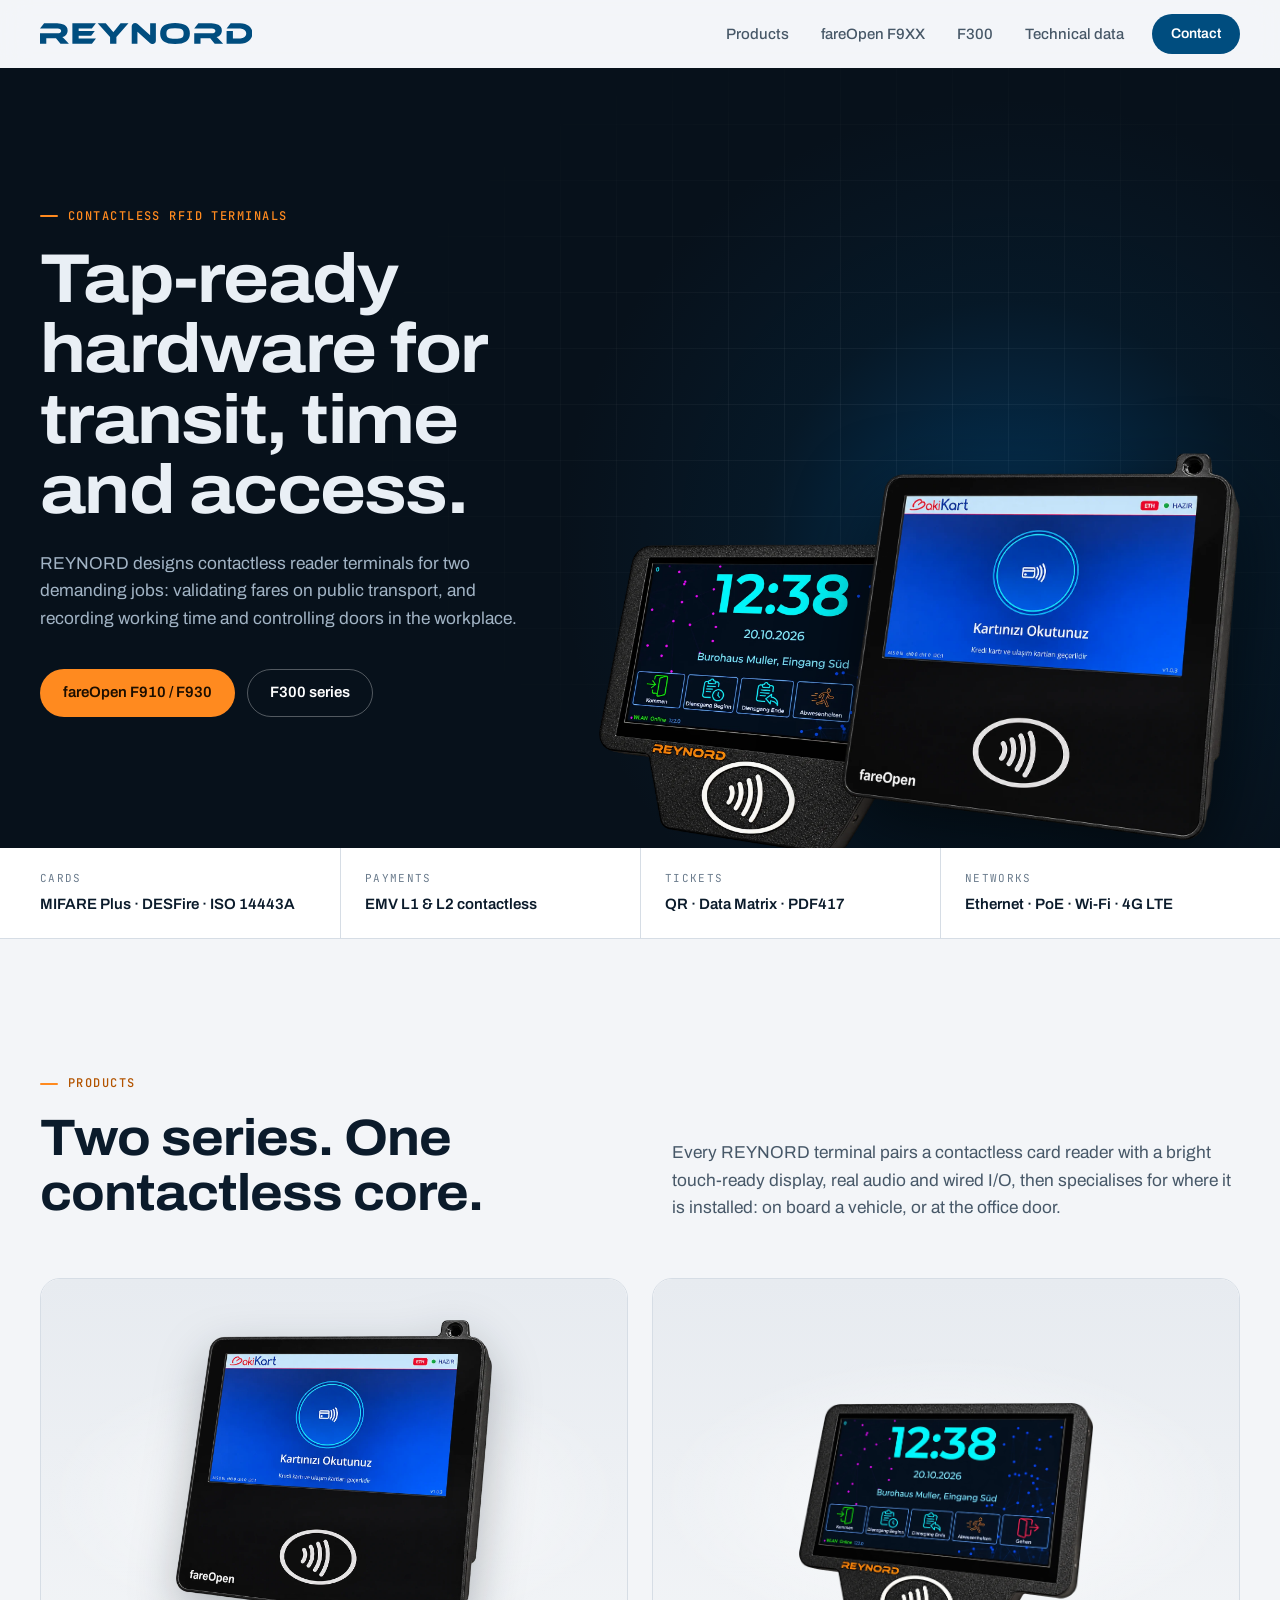
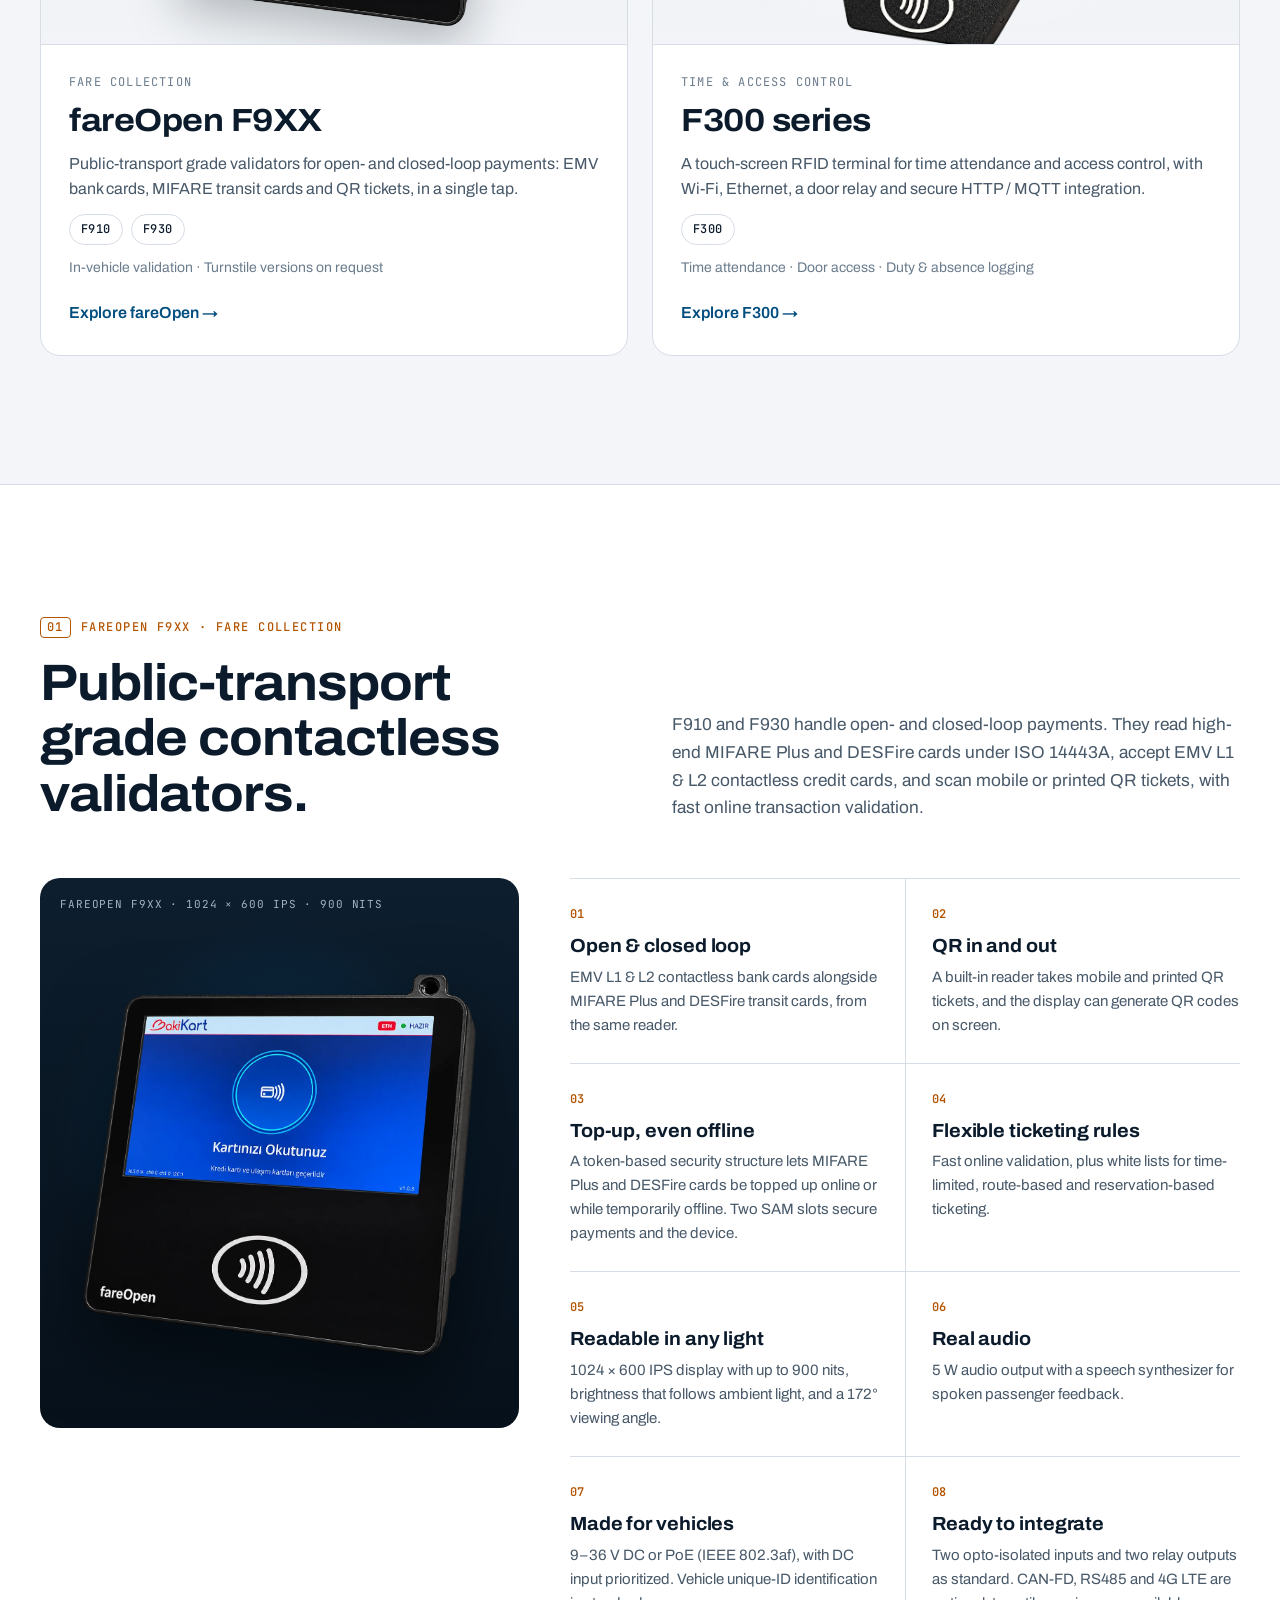
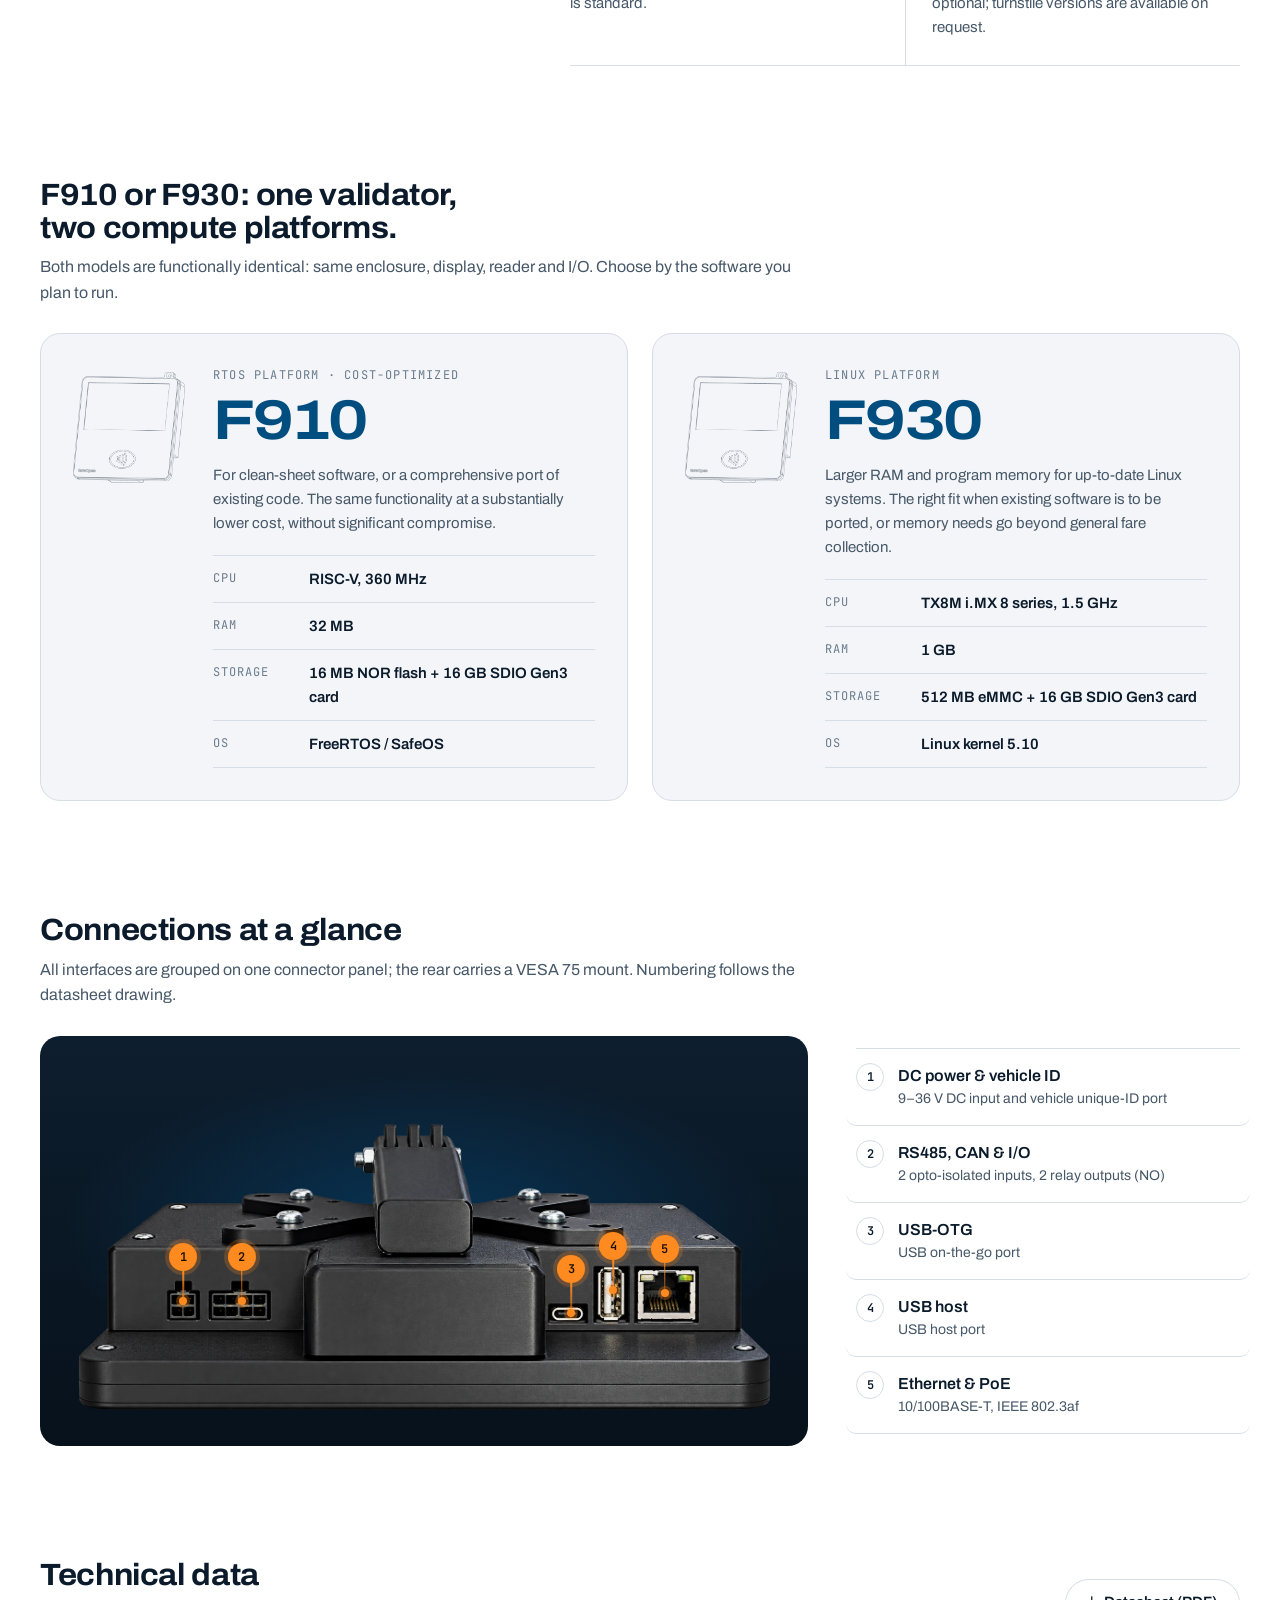
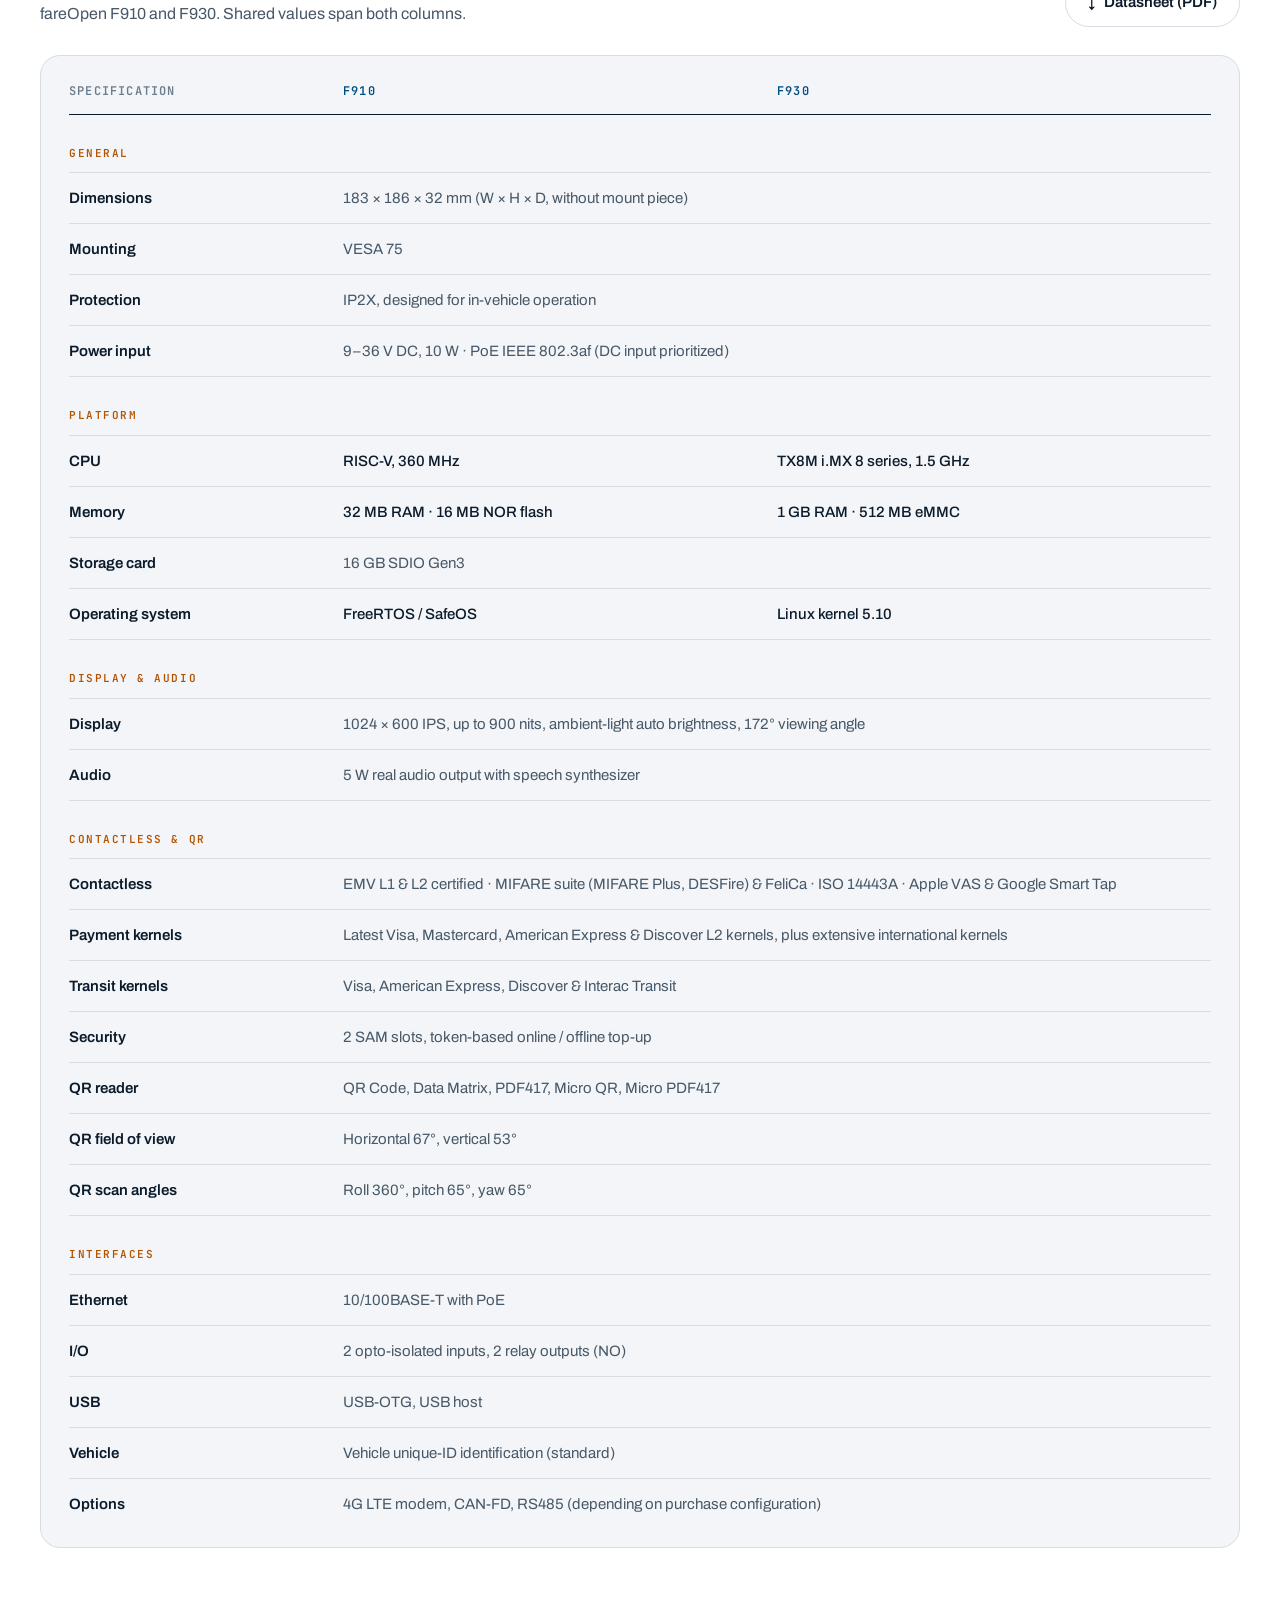
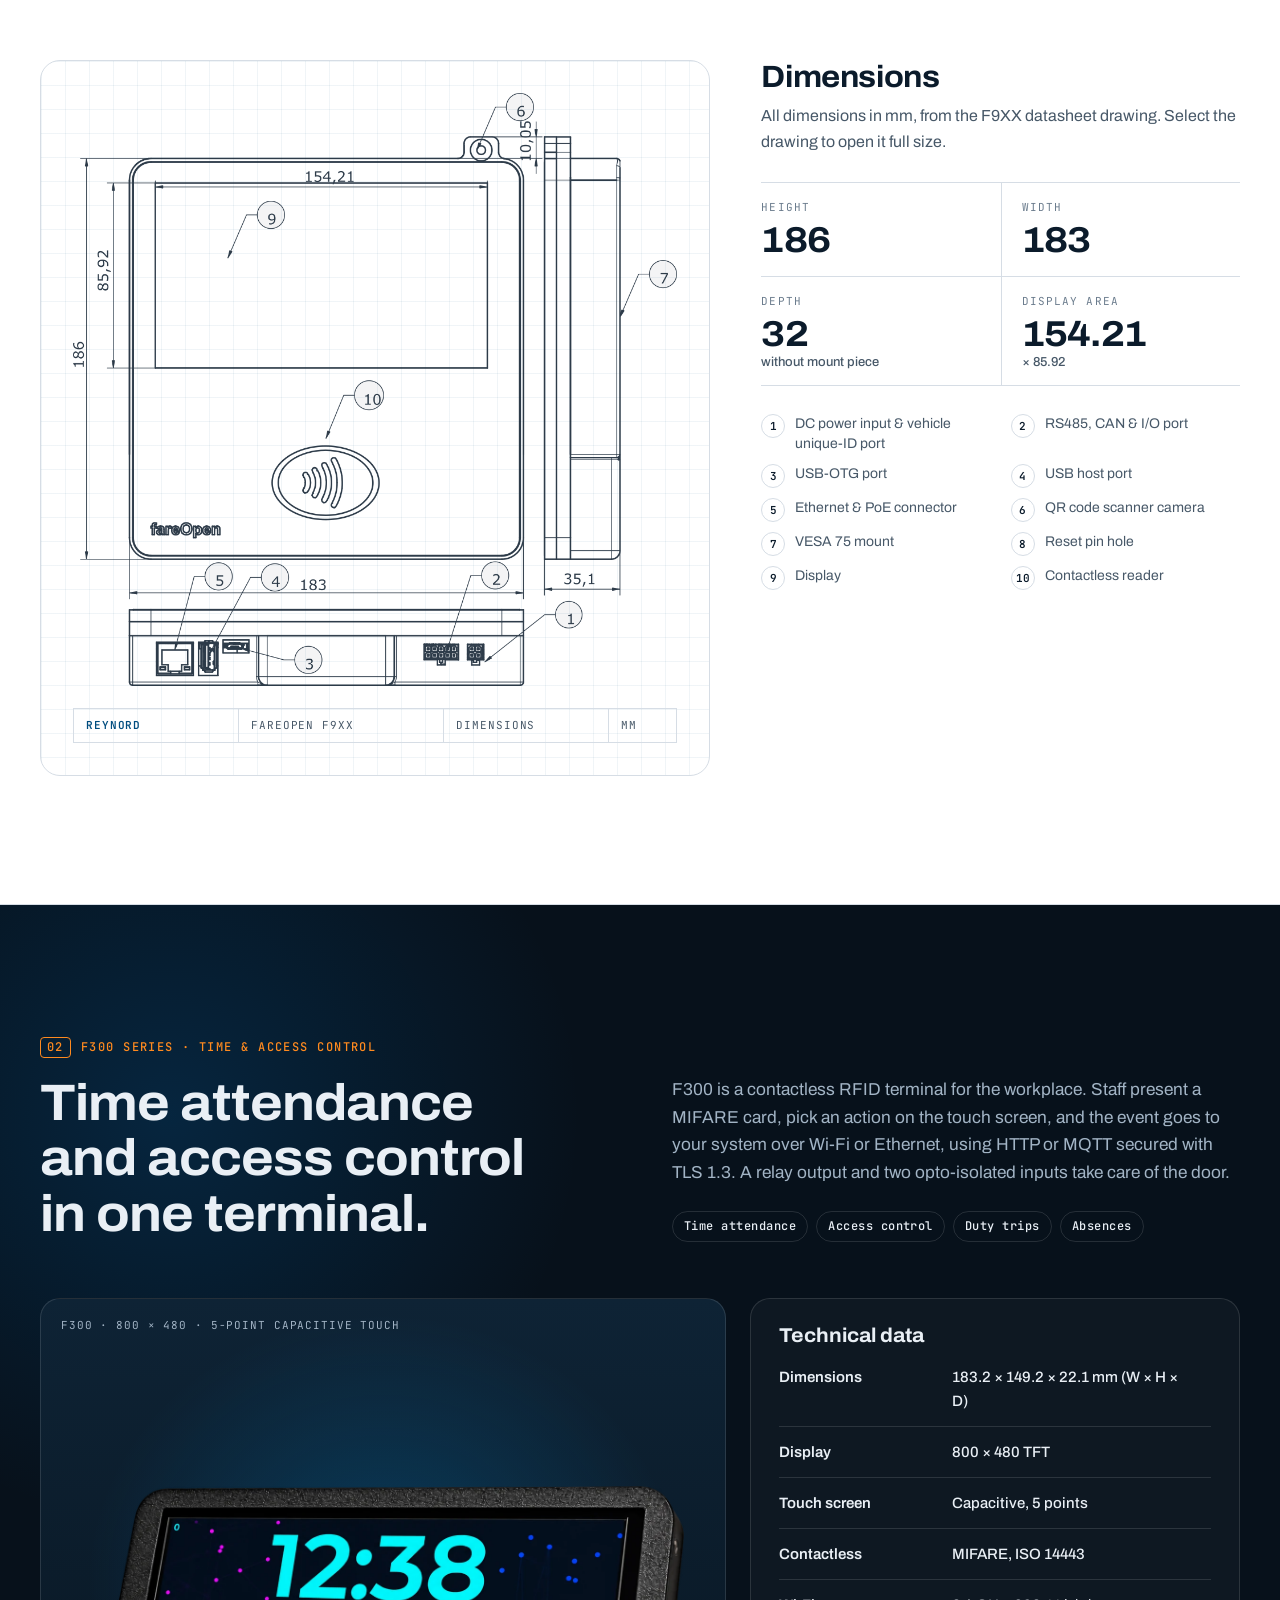
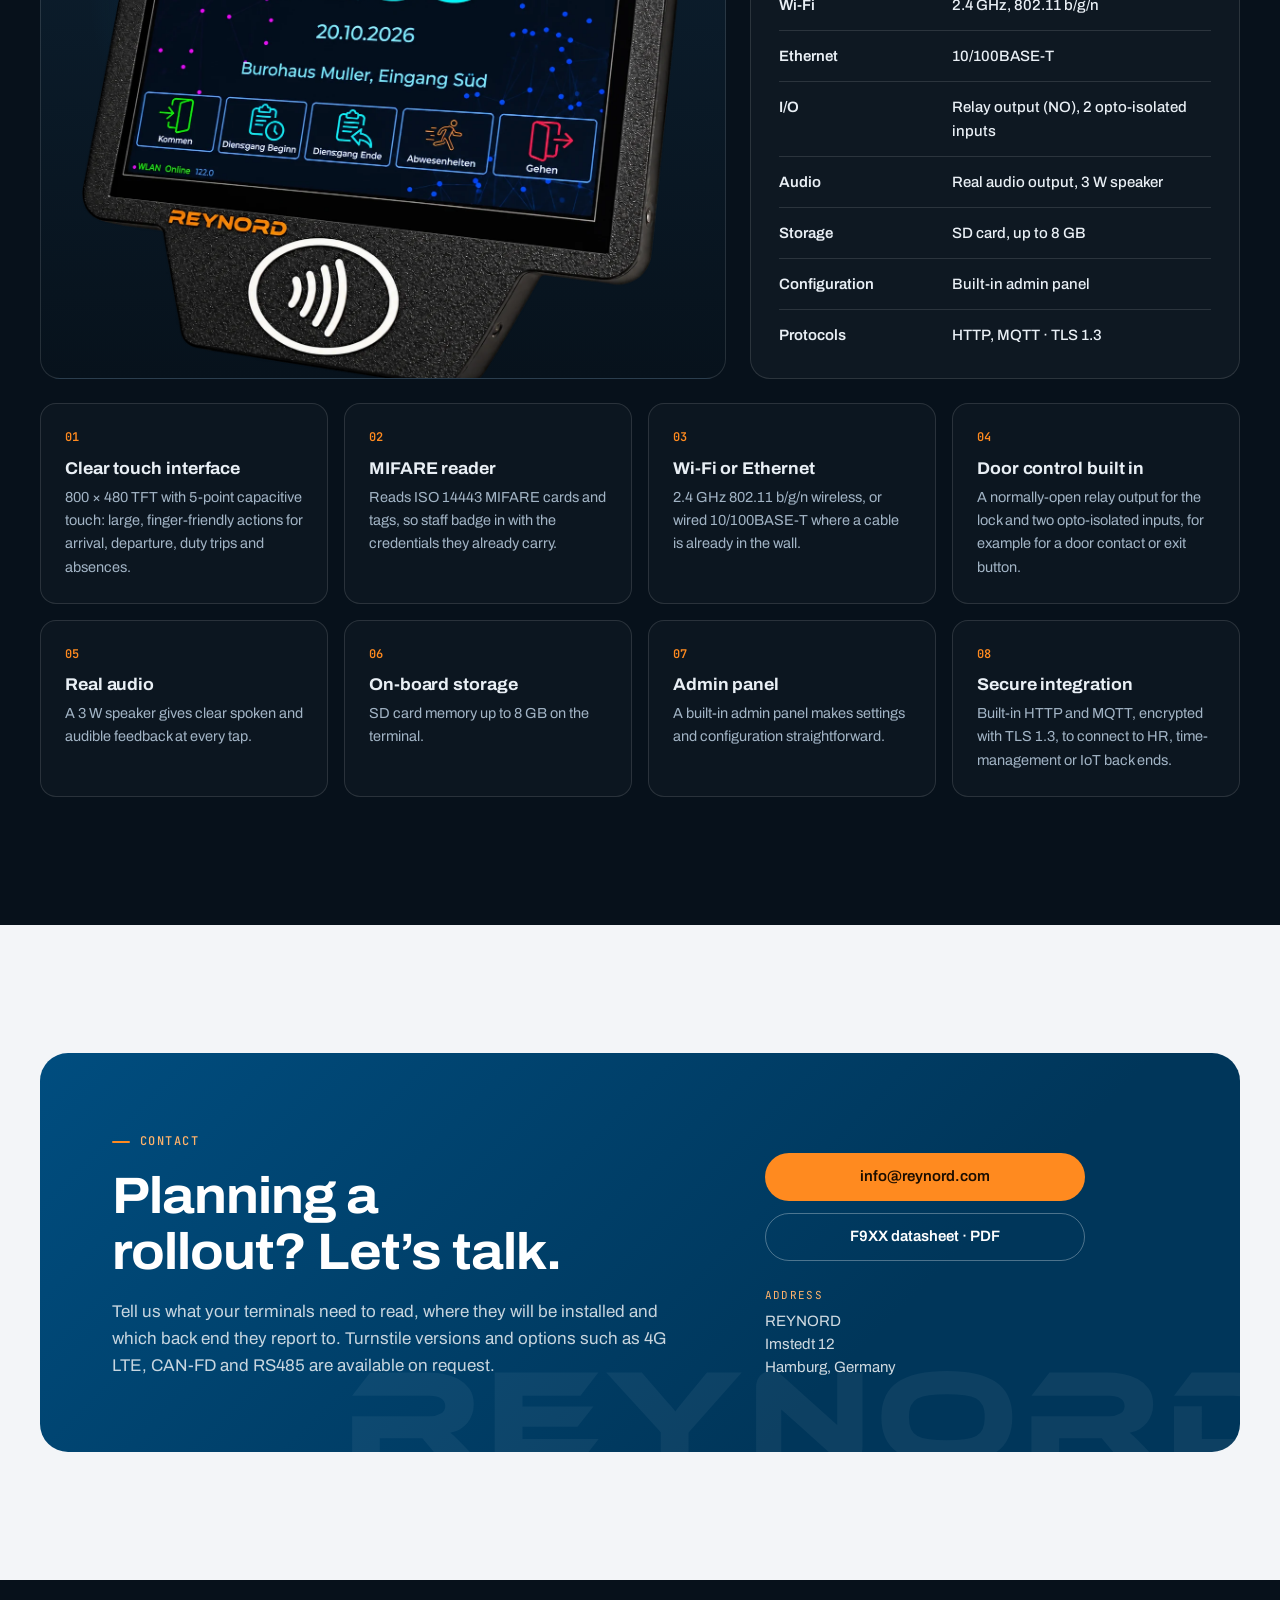
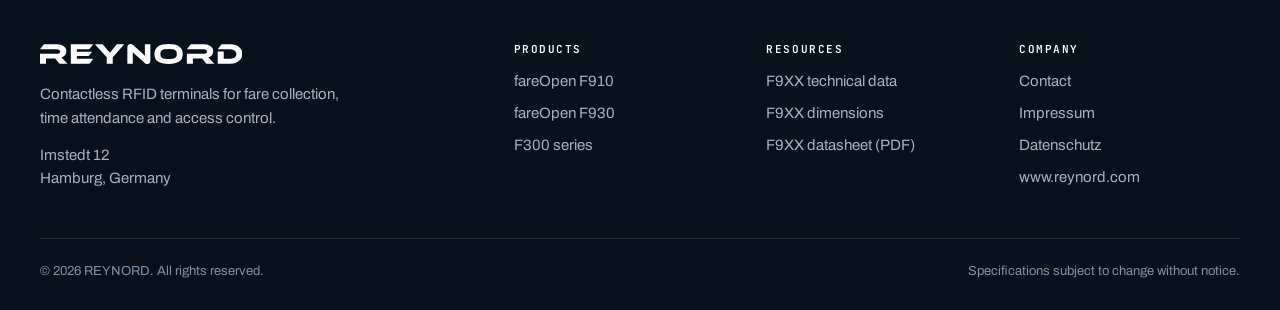
==== commit 4831ef80: "image size changes" ====
--- a/index.html
+++ b/index.html
@@ -274,7 +274,7 @@
           </thead>
           <tbody>
             <tr class="group"><th colspan="3" scope="colgroup">General</th></tr>
-            <tr><th scope="row">Dimensions</th><td colspan="2">186 × 183 × 32 mm (without mount piece)</td></tr>
+            <tr><th scope="row">Dimensions</th><td colspan="2">183 × 186 × 32 mm (W × H × D, without mount piece)</td></tr>
             <tr><th scope="row">Mounting</th><td colspan="2">VESA 75</td></tr>
             <tr><th scope="row">Protection</th><td colspan="2">IP2X, designed for in-vehicle operation</td></tr>
             <tr><th scope="row">Power input</th><td colspan="2">9–36 V DC, 10 W · PoE IEEE 802.3af (DC input prioritized)</td></tr>
@@ -373,6 +373,7 @@
           <h3 class="table-title">Technical data</h3>
           <table class="spec-table spec-2col">
             <tbody>
+              <tr><th scope="row">Dimensions</th><td>183.2 × 149.2 × 22.1 mm (W × H × D)</td></tr>
               <tr><th scope="row">Display</th><td>800 × 480 TFT</td></tr>
               <tr><th scope="row">Touch screen</th><td>Capacitive, 5 points</td></tr>
               <tr><th scope="row">Contactless</th><td>MIFARE, ISO 14443</td></tr>
--- a/assets/css/site.css
+++ b/assets/css/site.css
@@ -237,11 +237,13 @@
 .hero .eyebrow { color: var(--accent); }
 .hero .lead { color: var(--on-stage-2); margin-top: 24px; max-width: 52ch; }
 .actions { display: flex; flex-wrap: wrap; gap: 12px; margin-top: 36px; }
-.hero-visual { position: relative; aspect-ratio: 1.05; align-self: end; }
+.hero-visual { position: relative; aspect-ratio: 1.2; align-self: end; }
 .hero-visual img { position: absolute; height: auto; }
-.hv-f300 { right: 0; bottom: 0; width: 88%; }
+/* True relative scale, calibrated on the identical 7" display in both photos
+   (F9XX 186 mm tall, F300 149.2 mm tall): F9XX image width = 1.07 x F300 image width */
+.hv-f300 { left: 0; bottom: 0; width: 58%; }
 .hv-f9xx {
-  left: 0; bottom: 4%; width: 52%;
+  right: 0; bottom: 1.5%; width: 62%;
   filter: drop-shadow(0 30px 40px rgba(0, 0, 0, .6));
 }
 
@@ -296,8 +298,9 @@
   border-bottom: 1px solid var(--line);
 }
 .family-stage img { width: auto; height: 86%; transition: transform .4s; }
-.family-stage .fs-f9xx { margin-bottom: 5%; height: 82%; filter: drop-shadow(0 18px 24px rgba(7, 17, 27, .28)); }
-.family-stage .fs-f300 { height: 90%; }
+/* Same true-scale ratio as the hero: F9XX image is drawn 1.27x taller than the F300 image */
+.family-stage .fs-f9xx { margin-bottom: 3%; height: 84%; filter: drop-shadow(0 18px 24px rgba(7, 17, 27, .28)); }
+.family-stage .fs-f300 { height: 66%; }
 .family-card:hover .family-stage img { transform: translateY(-6px); }
 .family-body { display: flex; flex-direction: column; gap: 12px; padding: 28px 28px 30px; flex: 1; }
 .family-body h3 { font-size: clamp(26px, 2.6vw, 32px); font-stretch: 110%; letter-spacing: -.015em; }
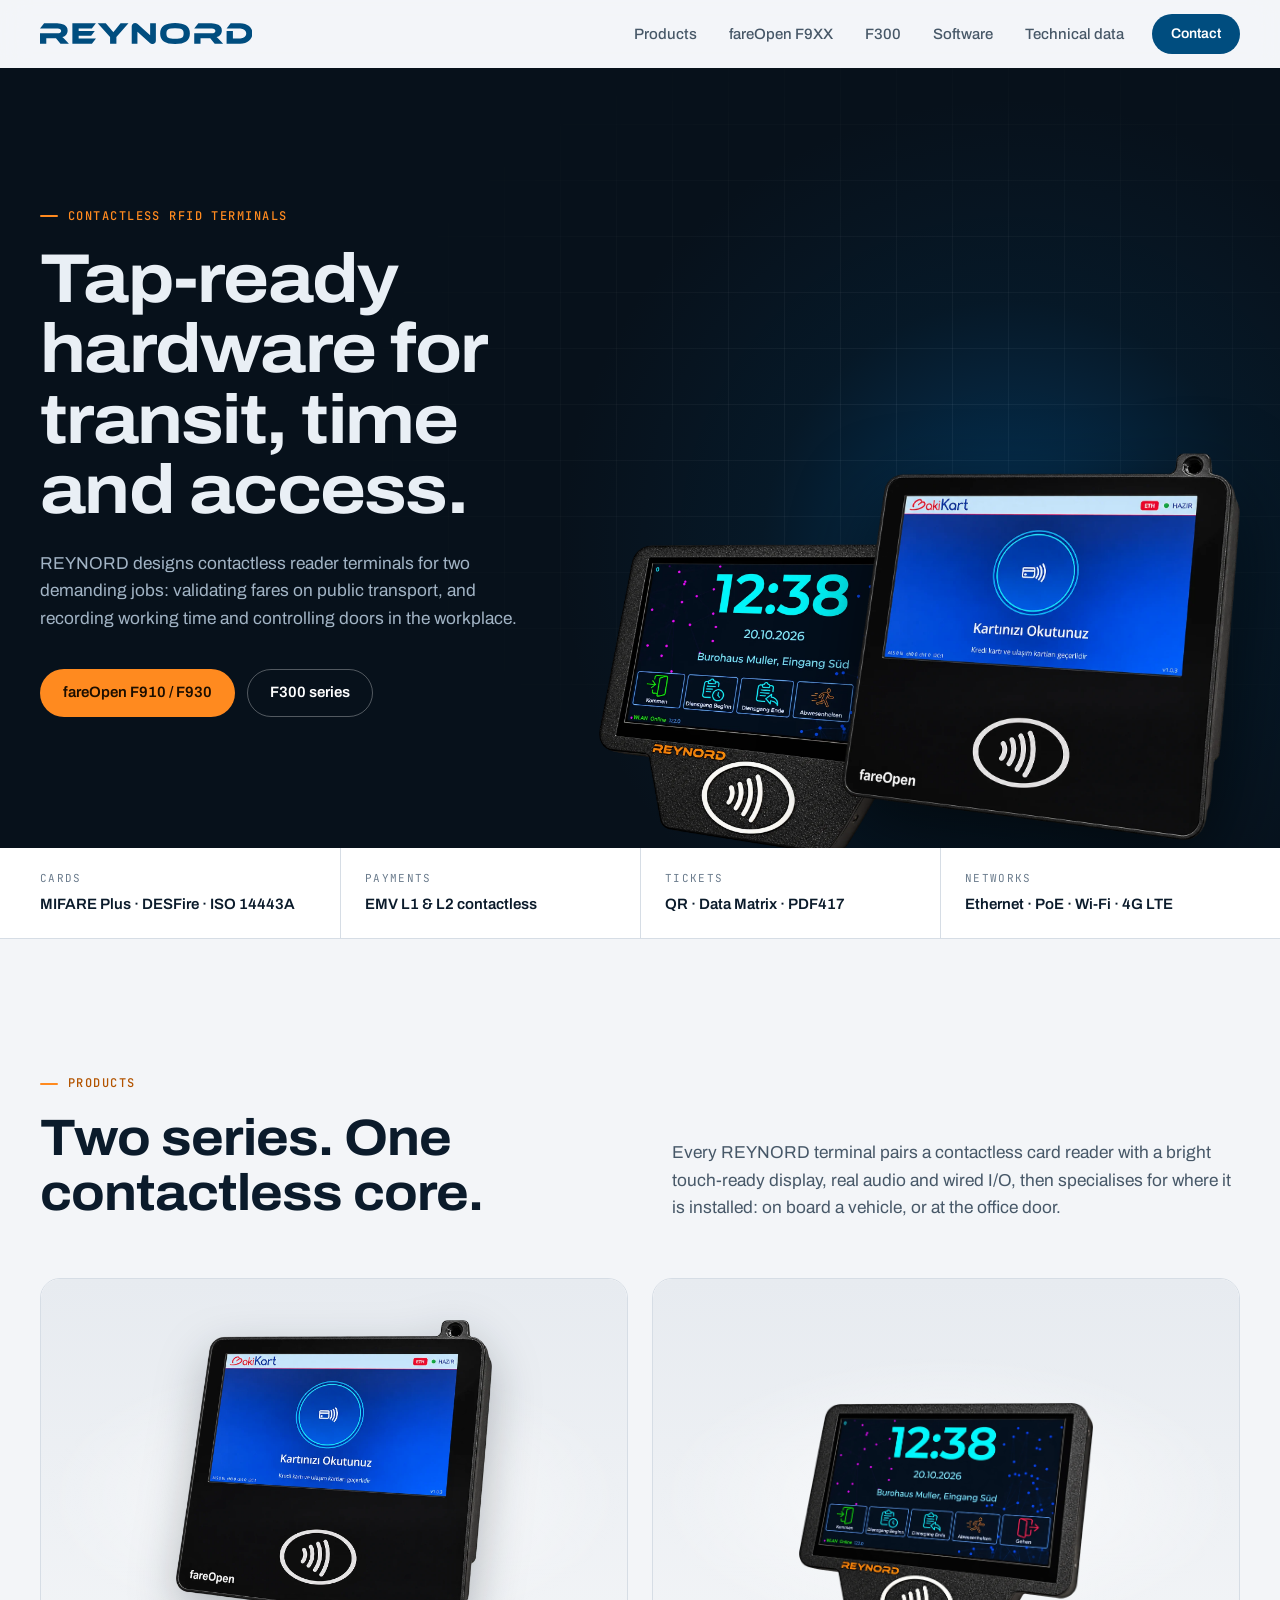
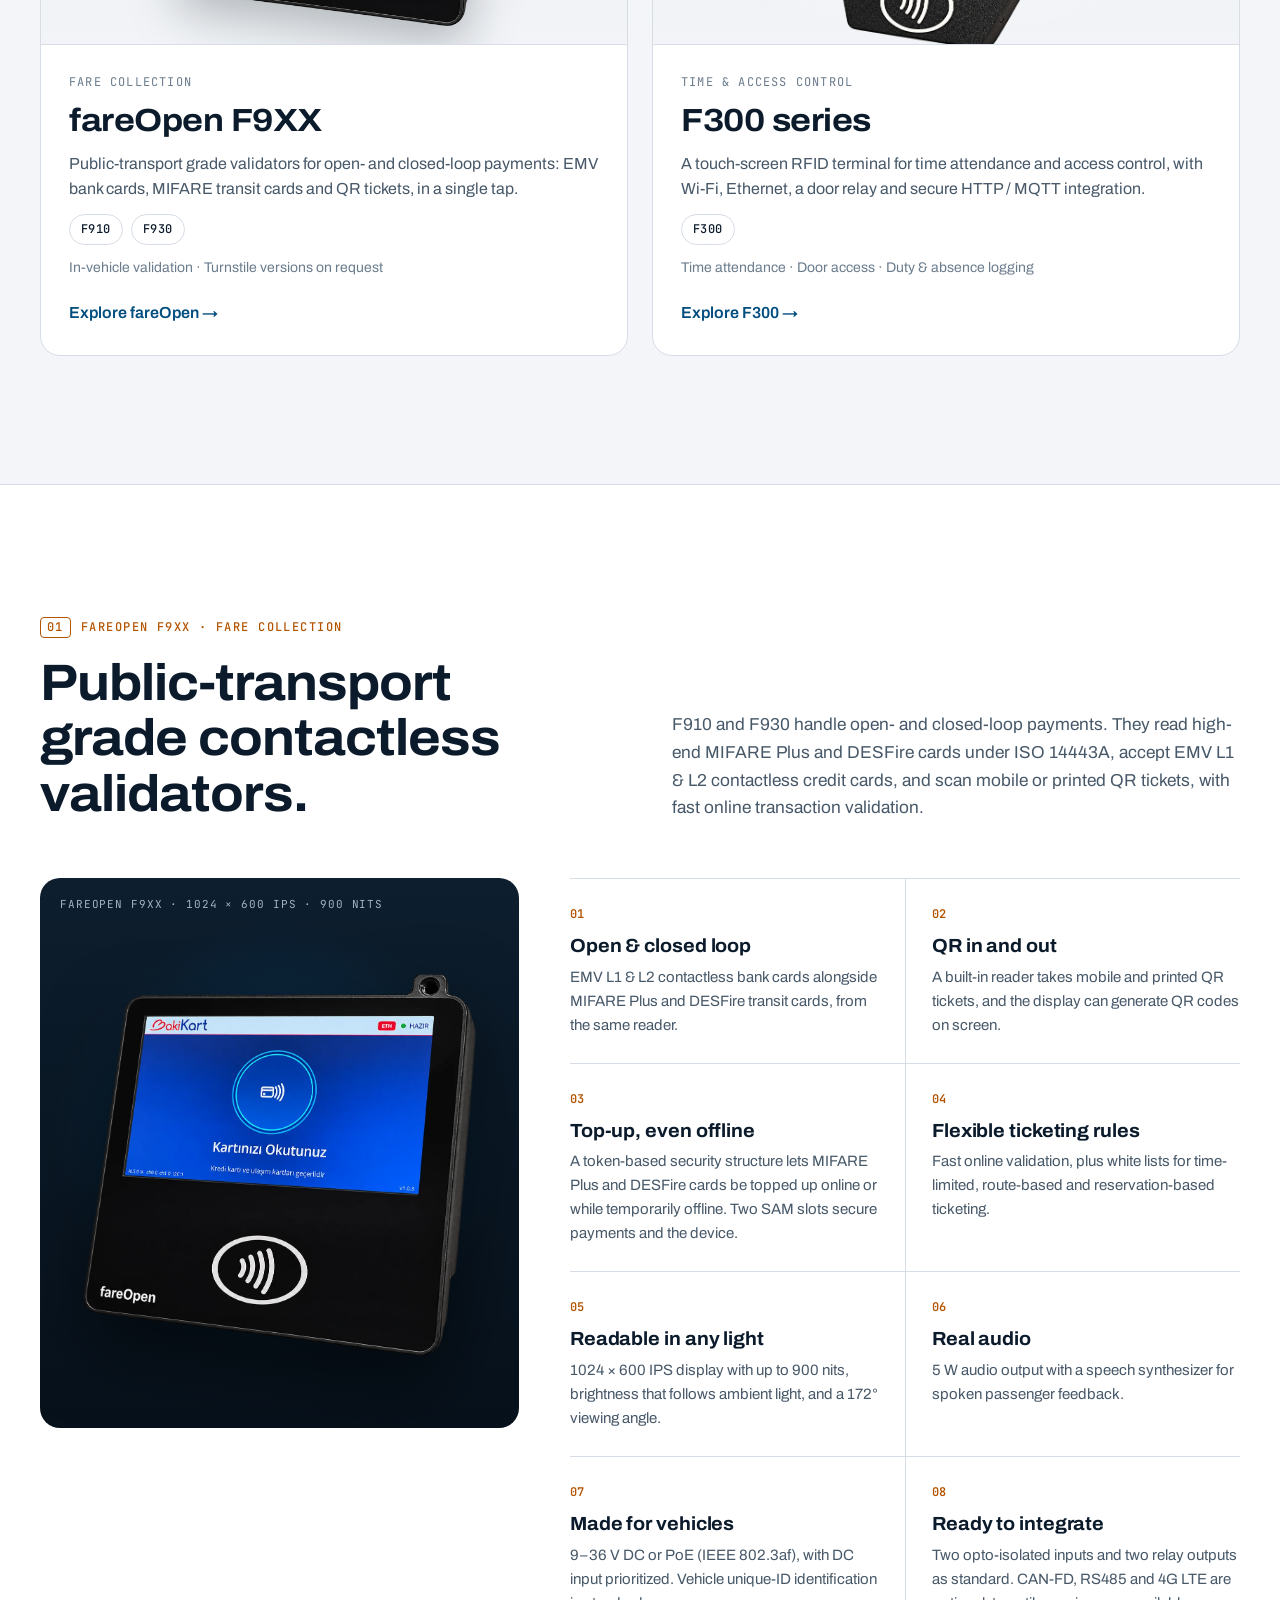
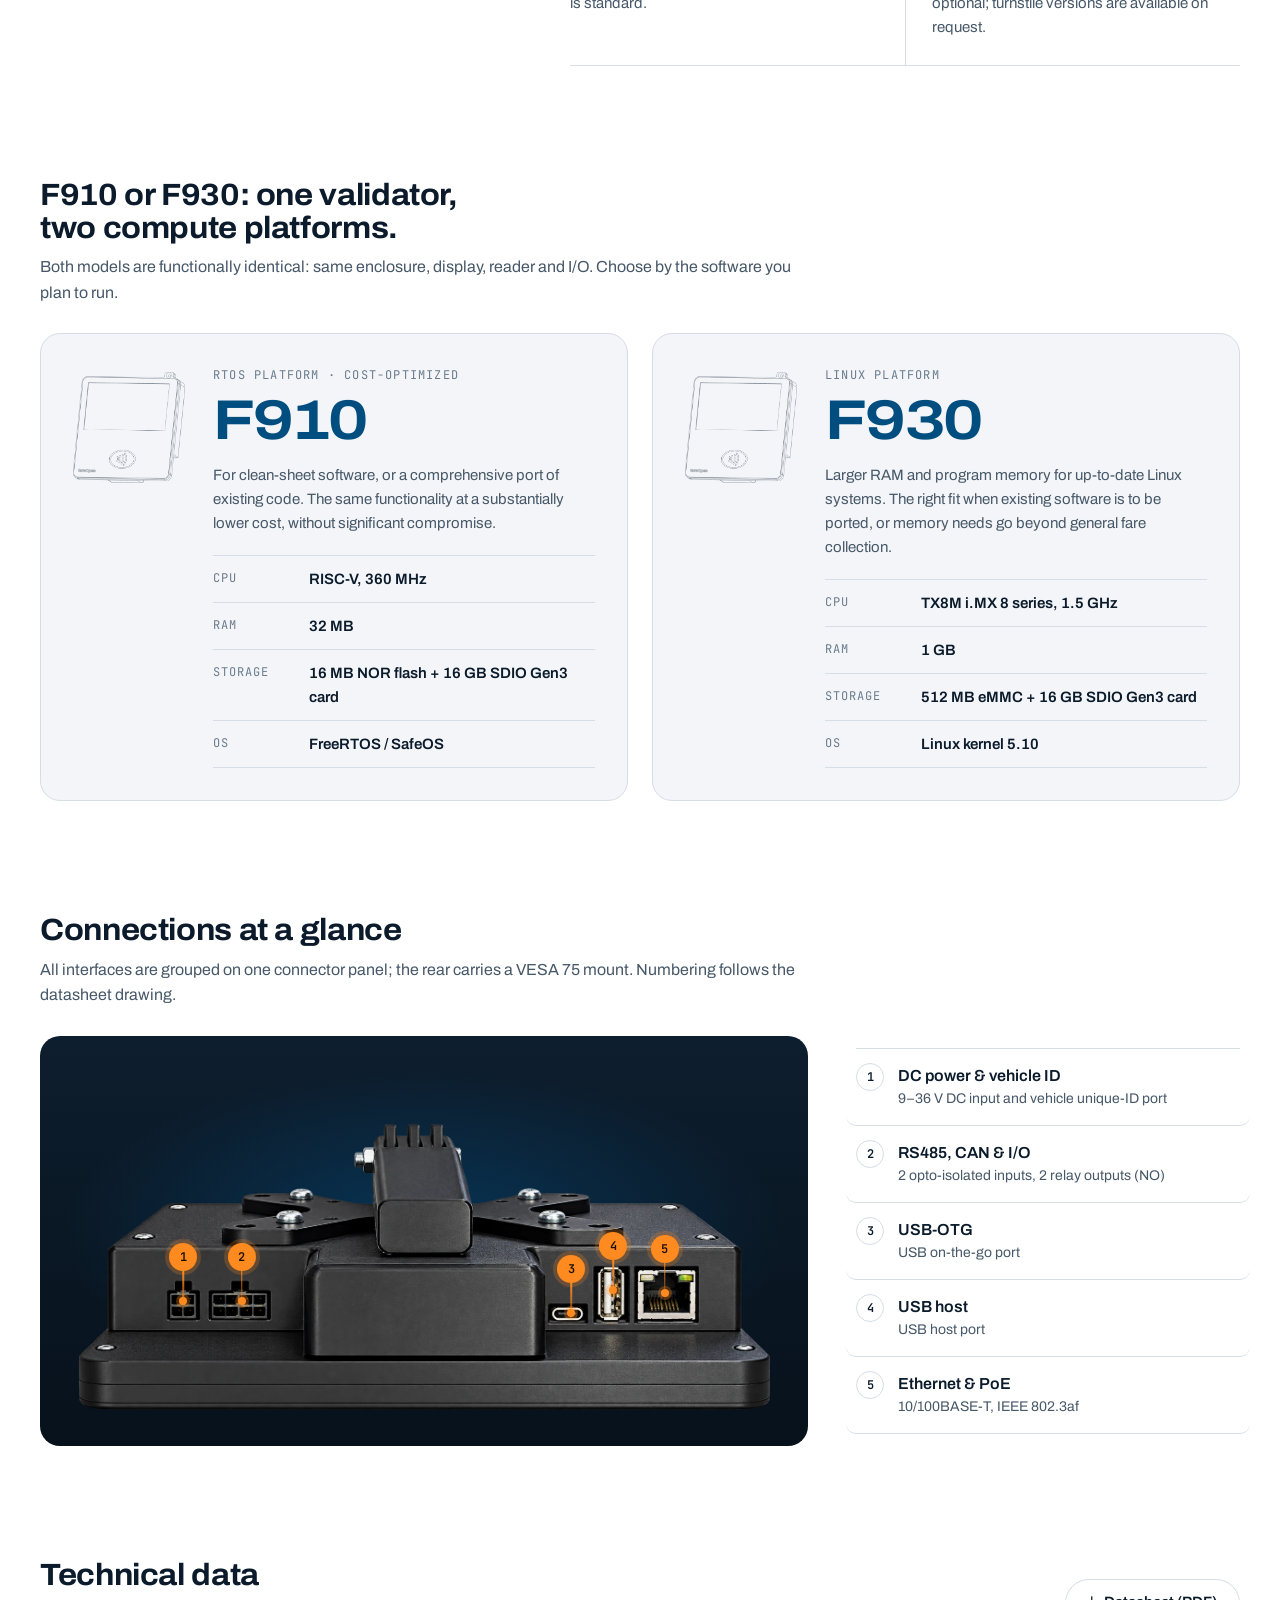
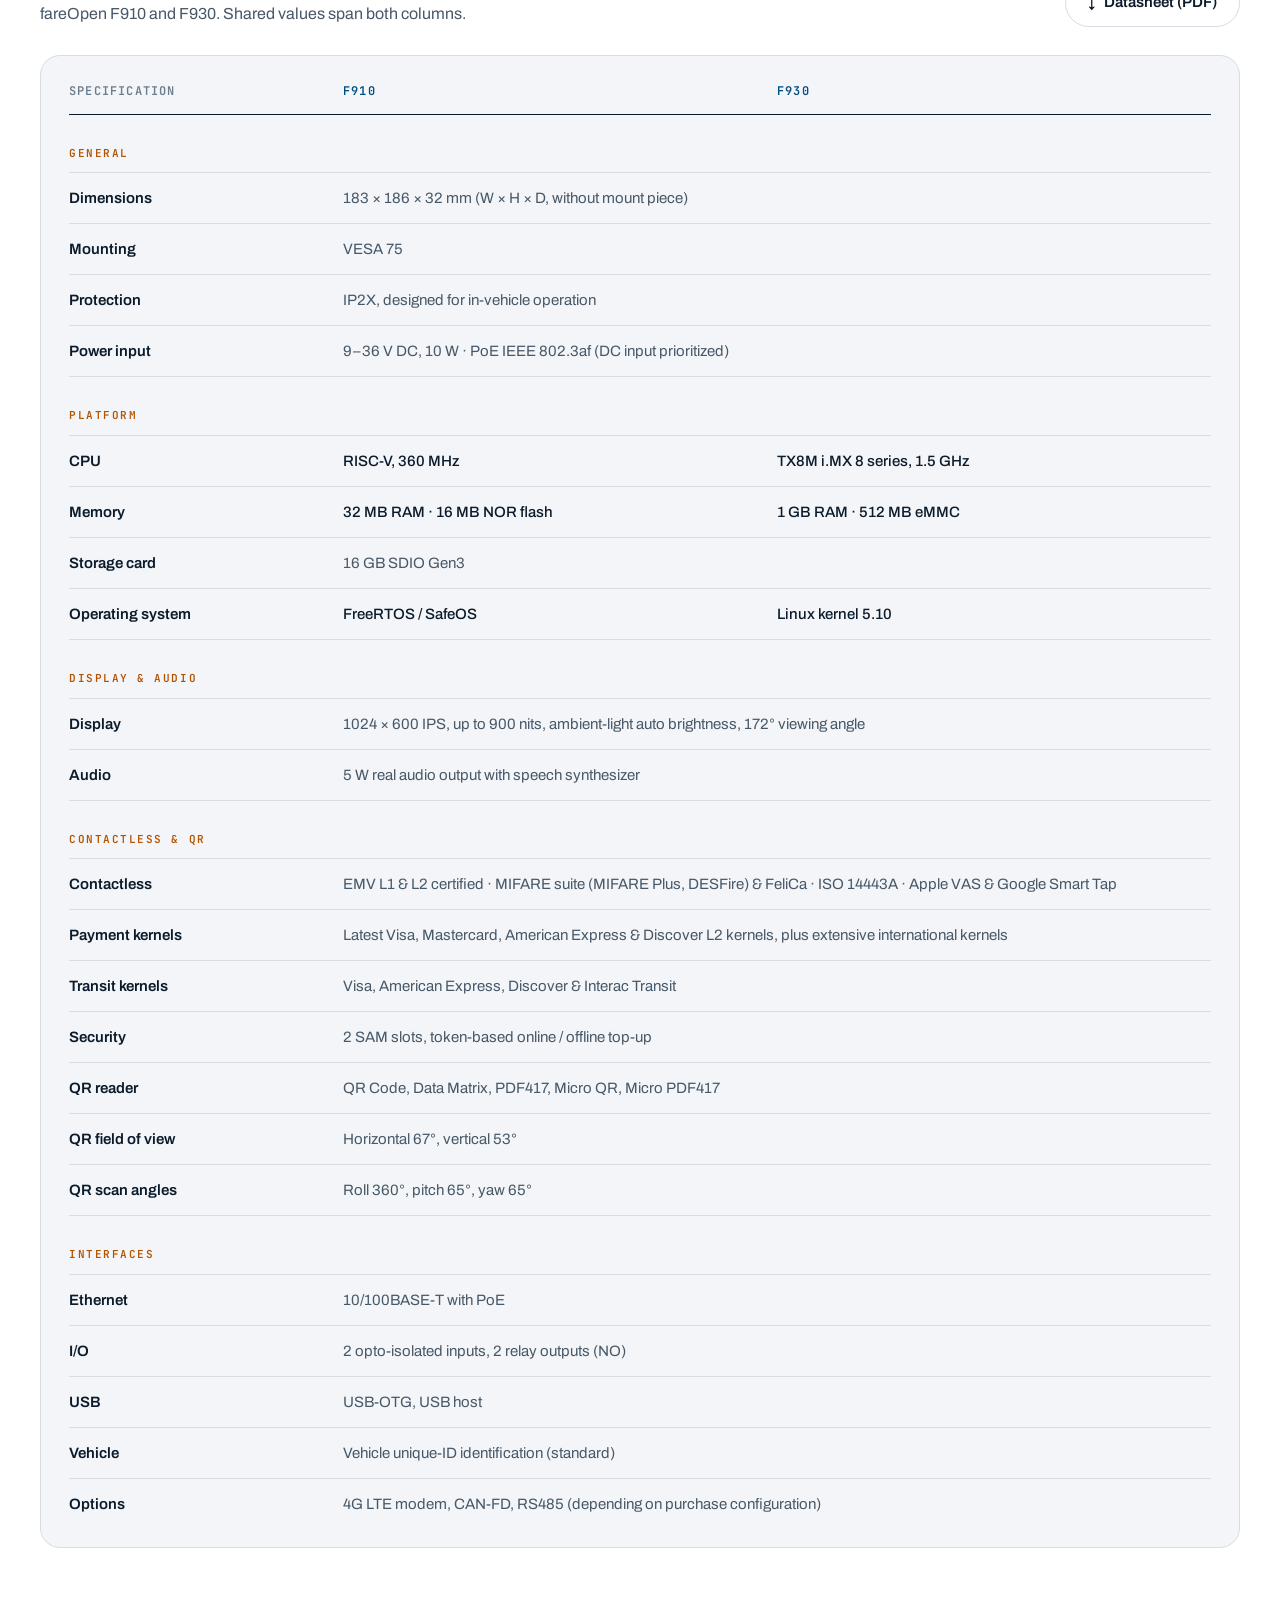
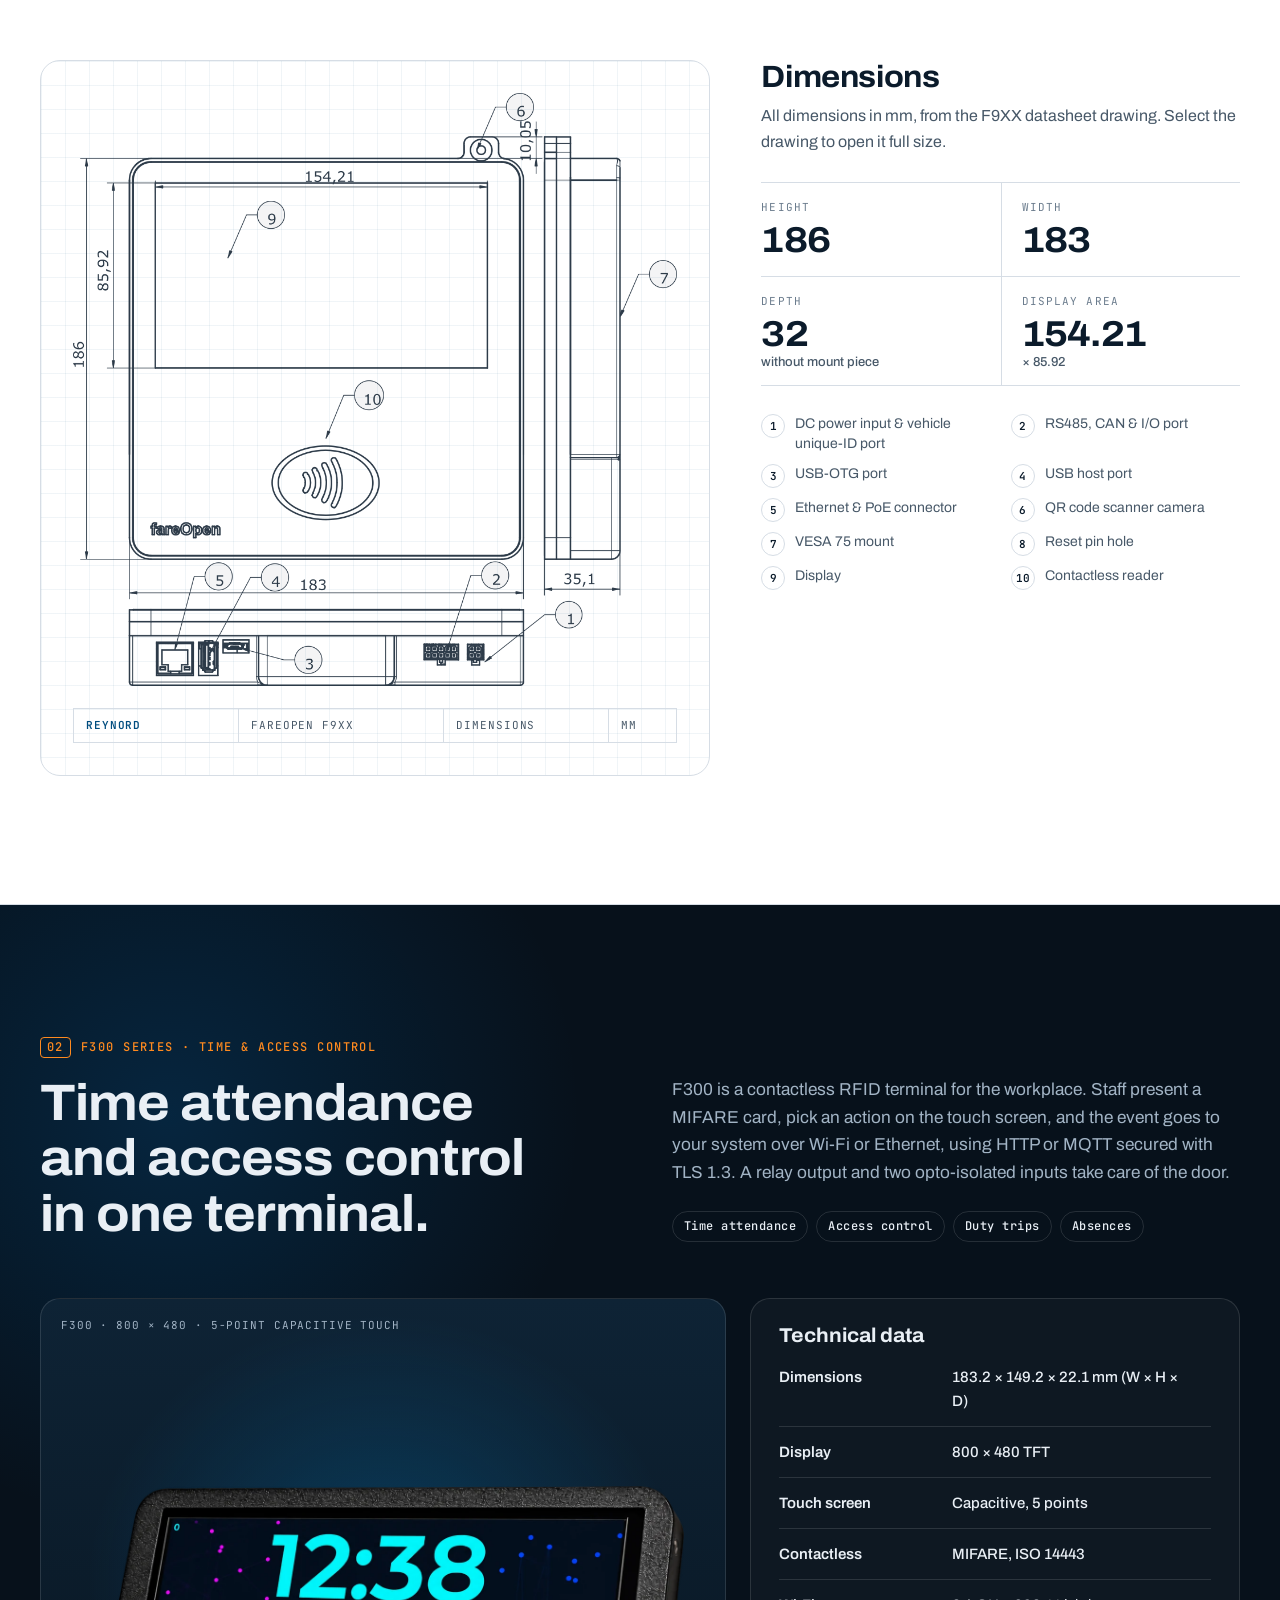
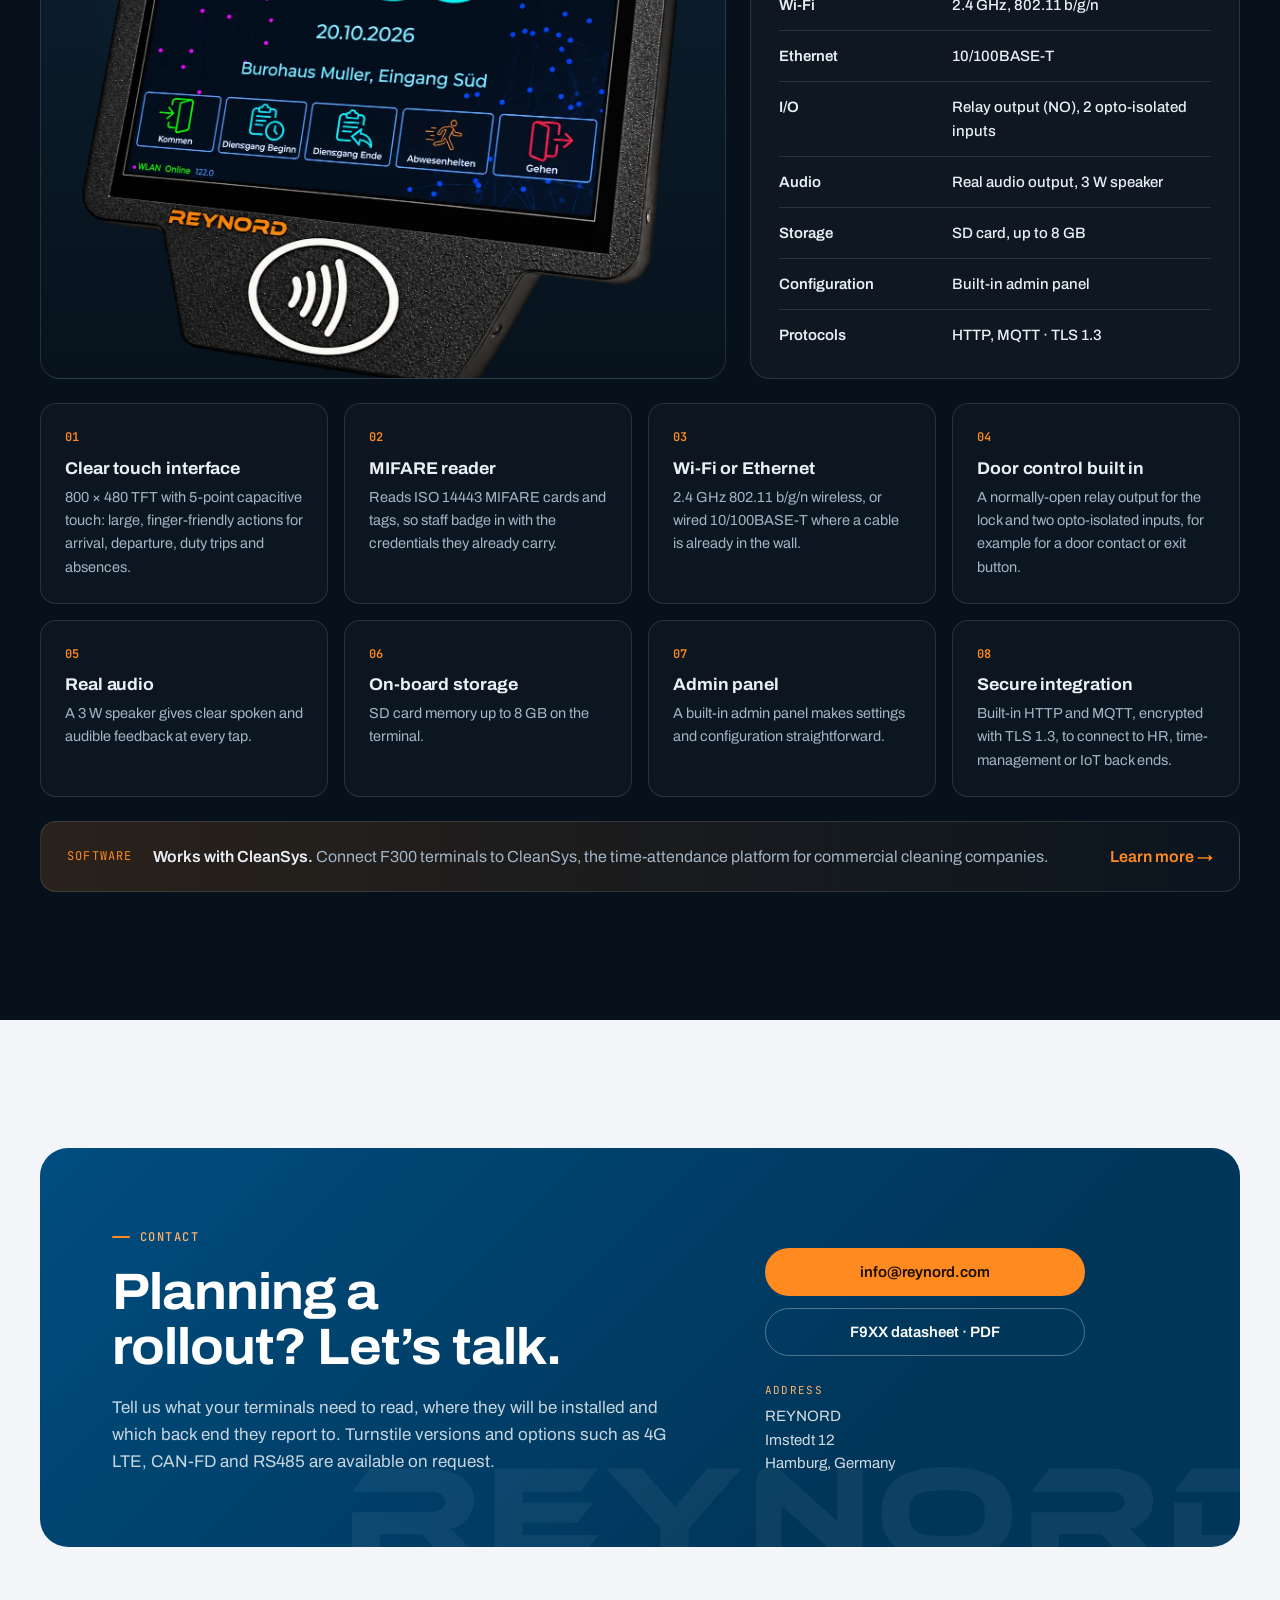
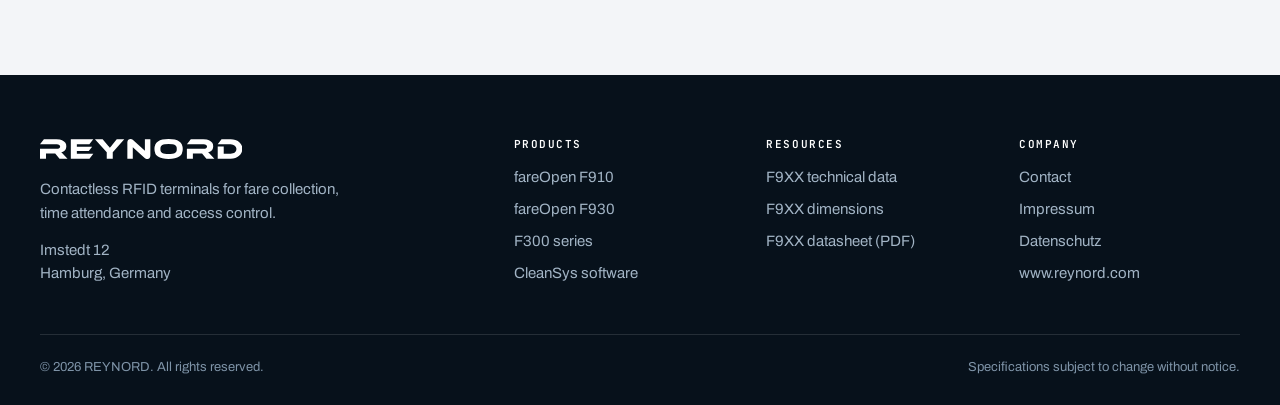
==== commit e96b510d: "sw added" ====
--- a/index.html
+++ b/index.html
@@ -55,6 +55,7 @@
       <a href="#products">Products</a>
       <a href="#fareopen">fareOpen F9XX</a>
       <a href="#f300">F300</a>
+      <a href="software.html">Software</a>
       <a href="#f9xx-specs">Technical data</a>
       <a class="btn btn-primary btn-sm" href="#contact">Contact</a>
     </nav>
@@ -423,6 +424,12 @@
           <p>Built-in HTTP and MQTT, encrypted with TLS 1.3, to connect to HR, time-management or IoT back ends.</p>
         </li>
       </ol>
+
+      <a class="sw-callout" href="software.html">
+        <span class="tag">Software</span>
+        <span class="sw-callout-text"><strong>Works with CleanSys.</strong> Connect F300 terminals to CleanSys, the time-attendance platform for commercial cleaning companies.</span>
+        <span class="more">Learn more <span aria-hidden="true">→</span></span>
+      </a>
     </div>
   </section>
 
@@ -462,6 +469,7 @@
       <a href="#fareopen">fareOpen F910</a>
       <a href="#fareopen">fareOpen F930</a>
       <a href="#f300">F300 series</a>
+      <a href="software.html">CleanSys software</a>
     </nav>
     <nav aria-label="Resources">
       <h2>Resources</h2>
--- a/assets/css/site.css
+++ b/assets/css/site.css
@@ -181,7 +181,7 @@
 .site-nav .btn { margin-left: 10px; }
 .nav-toggle { display: none; }
 
-@media (max-width: 860px) {
+@media (max-width: 1000px) {
   .nav-toggle {
     display: inline-grid; place-items: center;
     width: 44px; height: 44px; margin-right: -8px;
@@ -588,6 +588,134 @@
   .cta-actions .btn { max-width: none; }
 }
 
+/* ---------- software page ---------- */
+.sw-hero-grid { display: grid; grid-template-columns: minmax(0, .9fr) minmax(0, 1.25fr); gap: clamp(24px, 4vw, 56px); align-items: end; }
+.sw-hero .hero-copy { padding: clamp(56px, 8vw, 104px) 0; }
+.sw-hero h1 { font-size: clamp(38px, 4.4vw, 62px); }
+.sw-hero-visual { position: relative; align-self: end; padding: 48px 0 0 9%; }
+.sw-hero-visual .browser { position: relative; z-index: 1; margin-bottom: 72px; }
+.sw-f300 { position: absolute; z-index: 2; left: 0; bottom: 0; width: 34%; filter: drop-shadow(0 24px 32px rgba(0, 0, 0, .55)); }
+
+.browser {
+  overflow: hidden; border-radius: 12px; background: #fff;
+  border: 1px solid rgba(255, 255, 255, .1);
+  box-shadow: 0 30px 80px rgba(0, 0, 0, .45);
+}
+.browser-light { border-color: var(--line); box-shadow: var(--shadow); }
+.browser-bar { display: flex; align-items: center; gap: 6px; height: 32px; padding: 0 12px; background: #E9EDF2; }
+.browser-bar i { width: 9px; height: 9px; border-radius: 50%; background: #C5CDD6; }
+.browser-bar span {
+  margin-left: 10px; padding: 3px 10px; border-radius: 6px; background: #fff;
+  font: 500 11px var(--mono); color: #6B7C8D; white-space: nowrap; overflow: hidden; text-overflow: ellipsis;
+}
+.browser img { width: 100%; }
+
+.steps { list-style: none; counter-reset: step; display: grid; grid-template-columns: repeat(5, minmax(0, 1fr)); }
+.steps li { counter-increment: step; position: relative; padding-right: 24px; }
+.steps li::before {
+  content: counter(step, decimal-leading-zero);
+  position: relative; z-index: 1; display: grid; place-items: center;
+  width: 44px; height: 44px; margin-bottom: 20px; border-radius: 50%;
+  background: var(--surface); border: 1px solid var(--line);
+  font: 600 13px var(--mono); color: var(--accent-text);
+}
+.steps li::after { content: ""; position: absolute; top: 22px; left: 44px; right: 0; height: 1px; background: var(--line); }
+.steps li:last-child::after { display: none; }
+.steps h3 { font-size: 19px; font-stretch: 104%; margin-bottom: 8px; }
+.steps p { font-size: 15px; color: var(--text-2); }
+
+.modules { display: grid; grid-template-columns: minmax(0, 300px) minmax(0, 1fr); gap: 32px; align-items: start; }
+.module-tabs { display: flex; flex-direction: column; gap: 6px; }
+.module-tabs button {
+  display: flex; flex-direction: column; gap: 2px; padding: 14px 18px;
+  text-align: left; font: inherit; color: var(--text); cursor: pointer;
+  background: transparent; border: 1px solid transparent; border-radius: 12px;
+  transition: background-color .2s, border-color .2s;
+}
+.module-tabs button strong { font-size: 16px; font-weight: 600; }
+.module-tabs button span { font-size: 14px; color: var(--text-2); }
+.module-tabs button:hover { background: var(--bg); }
+.module-tabs button[aria-selected="true"] { background: var(--bg); border-color: var(--line); box-shadow: inset 3px 0 0 var(--accent); }
+.module-panel > p { margin-top: 18px; color: var(--text-2); max-width: 70ch; }
+
+.roles, .law-grid, .roadmap { list-style: none; display: grid; grid-template-columns: repeat(4, minmax(0, 1fr)); gap: 16px; }
+.roles li, .law-grid li, .roadmap li { padding: 24px; border-radius: 16px; border: 1px solid var(--line); }
+.roles li { display: flex; flex-direction: column; gap: 8px; background: var(--surface); }
+.roles h3 { font-size: 22px; font-stretch: 108%; }
+.roles li > p:last-child, .law-grid li > p:last-child, .roadmap p { font-size: 15px; color: var(--text-2); }
+.law-grid li { background: var(--bg); }
+.law {
+  display: inline-block; margin-bottom: 14px; padding: 4px 10px; border-radius: 6px;
+  background: color-mix(in srgb, var(--brand) 10%, transparent); color: var(--brand);
+  font: 600 12px var(--mono); letter-spacing: .04em;
+}
+.law-grid h3, .roadmap h3 { font-size: 18px; margin-bottom: 8px; }
+.roadmap li { border-style: dashed; }
+.badge {
+  display: inline-block; margin-bottom: 14px; padding: 3px 10px; border-radius: 999px;
+  background: color-mix(in srgb, var(--accent) 18%, transparent); color: var(--accent-text);
+  font: 600 11px var(--mono); letter-spacing: .06em; text-transform: uppercase;
+}
+.fineprint { margin-top: 24px; max-width: 80ch; font-size: 14px; color: var(--text-3); }
+
+.chain-layout { display: grid; grid-template-columns: minmax(0, 5fr) minmax(0, 6fr); gap: clamp(28px, 4vw, 64px); align-items: start; }
+.chain { display: flex; flex-direction: column; }
+.chain-block {
+  display: grid; grid-template-columns: 64px minmax(0, 1fr); gap: 6px 12px;
+  padding: 18px 20px; border: 1px solid var(--line-stage); border-radius: 14px;
+  background: rgba(255, 255, 255, .03); font-family: var(--mono); font-size: 13px;
+}
+.chain-k { padding-top: 1px; font-size: 11px; letter-spacing: .1em; text-transform: uppercase; color: #7E93A7; }
+.chain-v { color: var(--on-stage); overflow-wrap: anywhere; }
+.chain-hash { color: var(--accent); }
+.chain-hash2 { color: #6CBDF2; }
+.chain-link { width: 2px; height: 28px; margin-left: 52px; background: var(--line-stage); }
+.chain figcaption { margin-top: 14px; font: 11px var(--mono); letter-spacing: .06em; text-transform: uppercase; color: #7E93A7; }
+.sec-list { list-style: none; border-top: 1px solid var(--line); }
+.sec-list li { display: grid; grid-template-columns: minmax(0, 200px) minmax(0, 1fr); gap: 16px; padding: 20px 0; border-bottom: 1px solid var(--line); }
+.sec-list h3 { font-size: 17px; }
+.sec-list p { font-size: 15px; color: var(--text-2); }
+
+.sw-callout {
+  display: flex; align-items: center; gap: 20px; margin-top: 24px; padding: 22px 26px;
+  border-radius: 16px; border: 1px solid var(--line-stage); text-decoration: none; color: var(--on-stage);
+  background: linear-gradient(90deg, rgba(255, 138, 31, .14), rgba(255, 255, 255, .02));
+  transition: border-color .2s;
+}
+.sw-callout:hover { border-color: rgba(255, 138, 31, .5); }
+.sw-callout .tag { color: var(--accent); white-space: nowrap; }
+.sw-callout-text { color: var(--on-stage-2); }
+.sw-callout-text strong { color: var(--on-stage); font-weight: 600; }
+.sw-callout .more { margin: 0 0 0 auto; padding: 0; color: var(--accent); white-space: nowrap; }
+
+@media (max-width: 1000px) {
+  .roles, .law-grid, .roadmap { grid-template-columns: repeat(2, minmax(0, 1fr)); }
+}
+@media (max-width: 900px) {
+  .sw-hero-grid { grid-template-columns: 1fr; gap: 8px; }
+  .sw-hero .hero-copy { padding: 56px 0 8px; }
+  .sw-hero-visual { padding: 24px 0 0 12%; }
+  .sw-hero-visual .browser { margin-bottom: 44px; }
+  .sw-f300 { width: 40%; }
+  .steps { grid-template-columns: 1fr; }
+  .steps li { display: grid; grid-template-columns: 44px minmax(0, 1fr); column-gap: 18px; padding: 0 0 28px; }
+  .steps li::before { grid-row: span 2; margin: 0; }
+  .steps li::after { top: 44px; bottom: 0; left: 22px; right: auto; width: 1px; height: auto; }
+  .steps h3 { margin: 10px 0 6px; }
+  .modules { grid-template-columns: 1fr; gap: 20px; }
+  .module-tabs { flex-direction: row; gap: 8px; overflow-x: auto; padding-bottom: 6px; scrollbar-width: thin; }
+  .module-tabs button { flex: 0 0 auto; padding: 10px 14px; }
+  .module-tabs button span { display: none; }
+  .module-tabs button[aria-selected="true"] { box-shadow: inset 0 -3px 0 var(--accent); }
+  .chain-layout { grid-template-columns: 1fr; }
+  .sw-callout { flex-wrap: wrap; gap: 8px 16px; }
+  .sw-callout .more { margin-left: 0; }
+}
+@media (max-width: 560px) {
+  .roles, .law-grid, .roadmap { grid-template-columns: 1fr; }
+  .sec-list li { grid-template-columns: 1fr; gap: 4px; }
+}
+
 /* ---------- legal page ---------- */
 .legal { padding: clamp(56px, 8vw, 96px) 0 clamp(72px, 10vw, 128px); }
 .legal-inner { max-width: 760px; }
